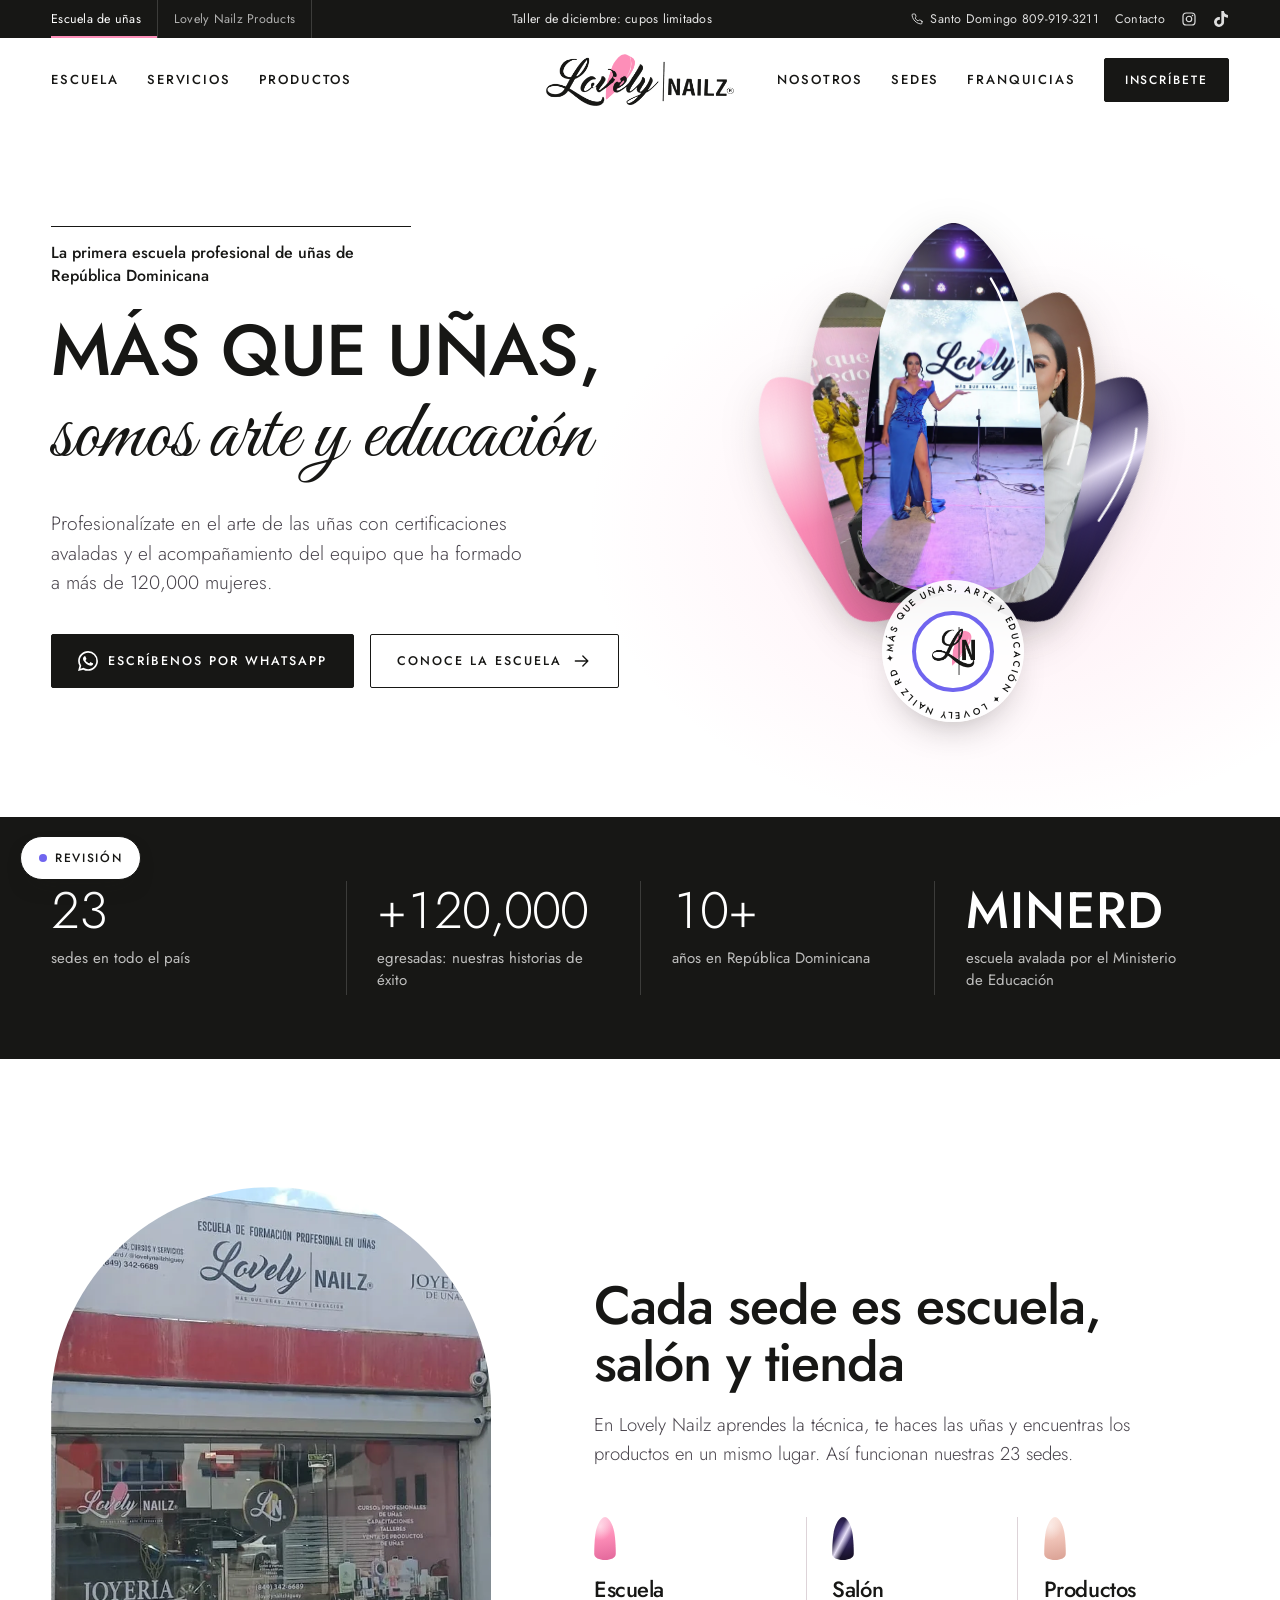
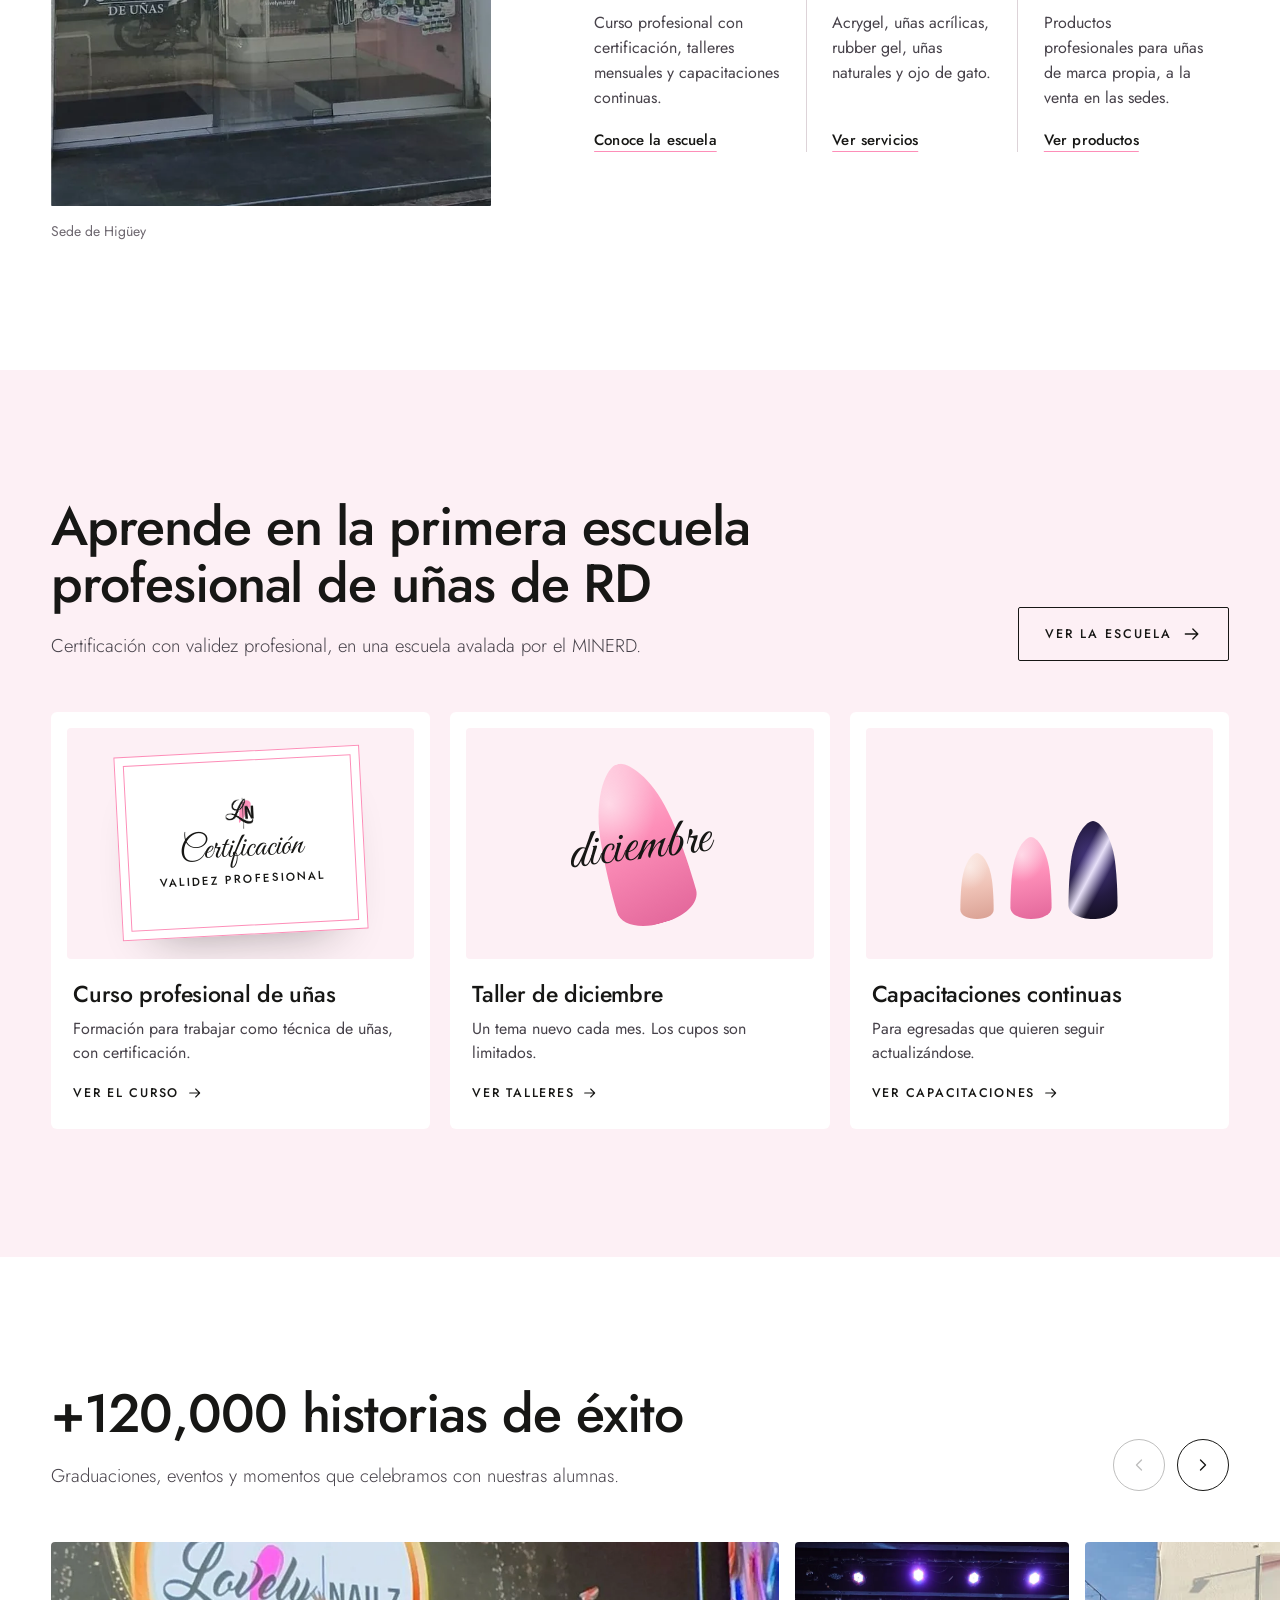
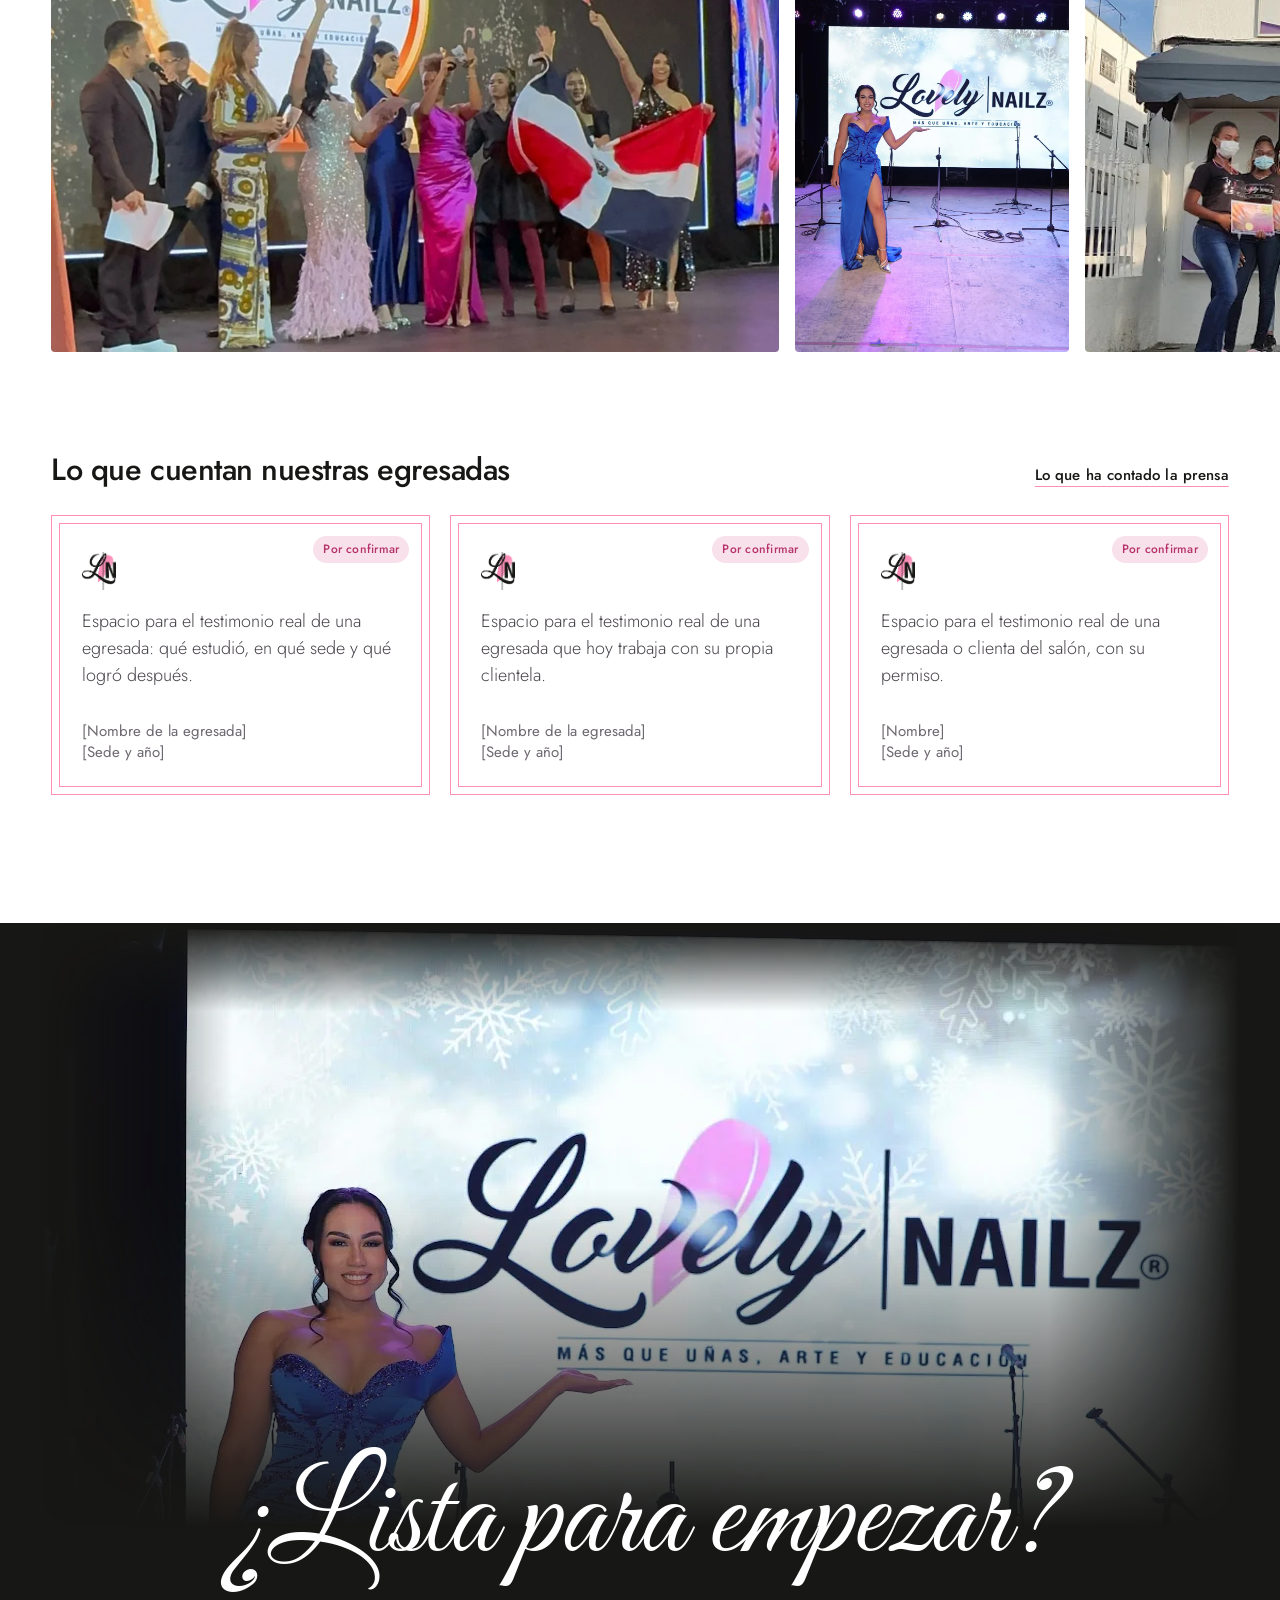
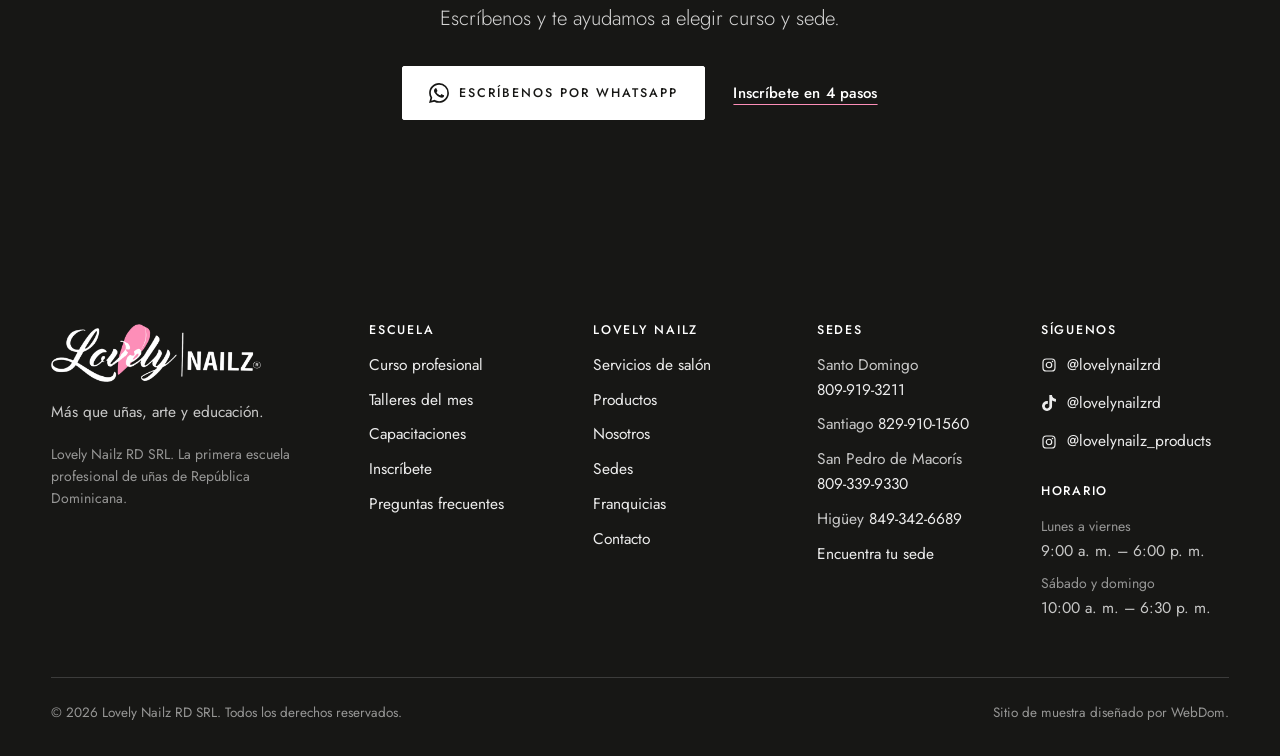
==== index.html @ 7dd45d48 "Initial commit: Lovely Nailz website" ====
<!doctype html>
<html lang="es-DO" class="no-js">
<head>
<meta charset="utf-8">
<meta name="viewport" content="width=device-width, initial-scale=1">
<title>Lovely Nailz RD | Escuela profesional de uñas en República Dominicana</title>
<meta name="description" content="La primera escuela profesional de uñas de República Dominicana. Curso profesional con certificación, talleres mensuales y capacitaciones, servicios de uñas y productos de marca propia en 23 sedes. Avalada por el MINERD.">
<meta name="theme-color" content="#171715">
<!-- PENDIENTE: cuando exista dominio, agregar <link rel="canonical"> y usar URL absoluta en og:image -->
<meta property="og:type" content="website">
<meta property="og:locale" content="es_DO">
<meta property="og:site_name" content="Lovely Nailz RD">
<meta property="og:title" content="Lovely Nailz RD | Más que uñas, somos arte y educación">
<meta property="og:description" content="La primera escuela profesional de uñas de República Dominicana. Curso profesional con certificación, talleres mensuales y capacitaciones, servicios de uñas y productos de marca propia en 23 sedes. Avalada por el MINERD.">
<meta property="og:image" content="images/og-lovely-nailz.jpg">
<meta name="twitter:card" content="summary_large_image">
<link rel="icon" type="image/png" sizes="32x32" href="images/favicon-32.png">
<link rel="apple-touch-icon" href="images/apple-touch-icon.png">
<link rel="preconnect" href="https://fonts.googleapis.com">
<link rel="preconnect" href="https://fonts.gstatic.com" crossorigin>
<link rel="stylesheet" href="https://fonts.googleapis.com/css2?family=Great+Vibes&family=Jost:wght@300..700&display=swap">
<link rel="stylesheet" href="styles.css">
<script>document.documentElement.classList.replace('no-js', 'js');</script>
<script type="application/ld+json">
{
  "@context": "https://schema.org",
  "@type": "EducationalOrganization",
  "name": "Lovely Nailz RD",
  "legalName": "Lovely Nailz RD SRL",
  "slogan": "Más que uñas, somos arte y educación",
  "description": "La primera escuela profesional de uñas de República Dominicana. Cursos, talleres, capacitaciones, productos de marca propia y servicios de uñas en 23 sedes.",
  "founder": {
    "@type": "Person",
    "name": "Vanessa Zambrano",
    "jobTitle": "Fundadora y CEO"
  },
  "telephone": "+1-809-919-3211",
  "areaServed": {
    "@type": "Country",
    "name": "República Dominicana"
  },
  "sameAs": [
    "https://www.instagram.com/lovelynailzrd",
    "https://www.tiktok.com/@lovelynailzrd",
    "https://www.instagram.com/lovelynailz_products"
  ],
  "location": [
    {
      "@type": "Place",
      "name": "Lovely Nailz Santo Domingo",
      "telephone": "+1-809-919-3211",
      "address": {
        "@type": "PostalAddress",
        "addressLocality": "Santo Domingo",
        "addressCountry": "DO"
      }
    },
    {
      "@type": "Place",
      "name": "Lovely Nailz Santiago",
      "telephone": "+1-829-910-1560",
      "address": {
        "@type": "PostalAddress",
        "streetAddress": "C/ Dr. Arturo Grullón 20",
        "addressLocality": "Santiago",
        "addressCountry": "DO"
      }
    },
    {
      "@type": "Place",
      "name": "Lovely Nailz San Pedro de Macorís",
      "telephone": "+1-809-339-9330",
      "address": {
        "@type": "PostalAddress",
        "streetAddress": "C/ Rafael Deligne 32",
        "addressLocality": "San Pedro de Macorís",
        "addressCountry": "DO"
      }
    },
    {
      "@type": "Place",
      "name": "Lovely Nailz Higüey",
      "telephone": "+1-849-342-6689",
      "address": {
        "@type": "PostalAddress",
        "addressLocality": "Higüey",
        "addressCountry": "DO"
      }
    }
  ]
}
</script>
</head>
<body class="pag-inicio">
<a class="saltar" href="#contenido">Saltar al contenido</a>

<!-- Íconos -->
<svg class="sprite" aria-hidden="true" focusable="false">
  <symbol id="i-wa" viewBox="0 0 24 24"><path fill="currentColor" d="M17.47 14.38c-.3-.15-1.76-.87-2.03-.97-.27-.1-.47-.15-.67.15-.2.3-.77.97-.94 1.16-.17.2-.35.22-.64.07-.3-.15-1.26-.46-2.39-1.47-.88-.79-1.48-1.76-1.65-2.06-.17-.3-.02-.46.13-.6.13-.14.3-.35.45-.52.15-.18.2-.3.3-.5.1-.2.05-.37-.03-.52-.07-.15-.67-1.61-.92-2.2-.24-.59-.49-.5-.67-.51h-.57c-.2 0-.52.07-.79.37-.27.3-1.04 1.02-1.04 2.48 0 1.46 1.07 2.88 1.21 3.07.15.2 2.1 3.2 5.08 4.49.71.3 1.26.49 1.7.62.71.23 1.36.2 1.87.12.57-.08 1.76-.72 2-1.41.25-.7.25-1.29.18-1.41-.08-.13-.28-.2-.57-.35m-5.42 7.4h-.01a9.87 9.87 0 0 1-5.03-1.38l-.36-.21-3.74.98 1-3.65-.24-.37a9.86 9.86 0 0 1-1.51-5.26c0-5.45 4.44-9.88 9.89-9.88 2.64 0 5.12 1.03 6.99 2.9a9.83 9.83 0 0 1 2.89 6.99c0 5.45-4.44 9.88-9.88 9.88m8.41-18.3A11.82 11.82 0 0 0 12.05 0C5.5 0 .16 5.34.16 11.89c0 2.1.55 4.14 1.59 5.95L.06 24l6.3-1.65a11.88 11.88 0 0 0 5.68 1.45h.01c6.55 0 11.89-5.34 11.89-11.89a11.82 11.82 0 0 0-3.48-8.41Z"/></symbol>
  <symbol id="i-ig" viewBox="0 0 24 24"><rect x="3" y="3" width="18" height="18" rx="5" fill="none" stroke="currentColor" stroke-width="1.8"/><circle cx="12" cy="12" r="4.1" fill="none" stroke="currentColor" stroke-width="1.8"/><circle cx="17.3" cy="6.7" r="1.15" fill="currentColor"/></symbol>
  <symbol id="i-tt" viewBox="0 0 24 24"><path fill="currentColor" d="M12.53.02c1.31-.02 2.61-.01 3.91-.02.08 1.53.63 3.09 1.75 4.17 1.12 1.11 2.7 1.62 4.24 1.79v4.03a10.6 10.6 0 0 1-4.2-.97 12.4 12.4 0 0 1-1.62-.93c-.01 2.92.01 5.84-.02 8.75a7.64 7.64 0 0 1-1.35 3.94 7.45 7.45 0 0 1-5.91 3.21 7.29 7.29 0 0 1-4.08-1.03 7.54 7.54 0 0 1-3.65-5.71c-.02-.5-.03-1-.01-1.49a7.53 7.53 0 0 1 2.58-4.96 7.6 7.6 0 0 1 6.15-1.72c.02 1.48-.04 2.96-.04 4.44a3.46 3.46 0 0 0-3.02.37 3.47 3.47 0 0 0-1.36 1.75c-.21.51-.15 1.07-.14 1.61.24 1.64 1.82 3.02 3.5 2.87a3.35 3.35 0 0 0 2.77-1.61c.19-.33.4-.67.41-1.06.1-1.79.06-3.57.07-5.36.01-4.03-.01-8.05.02-12.07Z"/></symbol>
  <symbol id="i-tel" viewBox="0 0 24 24"><path fill="none" stroke="currentColor" stroke-width="1.8" stroke-linecap="round" stroke-linejoin="round" d="M22 16.92v3a2 2 0 0 1-2.18 2 19.8 19.8 0 0 1-8.63-3.07 19.5 19.5 0 0 1-6-6A19.8 19.8 0 0 1 2.12 4.18 2 2 0 0 1 4.11 2h3a2 2 0 0 1 2 1.72c.13.96.36 1.9.7 2.81a2 2 0 0 1-.45 2.11L8.09 9.91a16 16 0 0 0 6 6l1.27-1.27a2 2 0 0 1 2.11-.45c.91.34 1.85.57 2.81.7A2 2 0 0 1 22 16.92Z"/></symbol>
  <symbol id="i-pin" viewBox="0 0 24 24"><path fill="none" stroke="currentColor" stroke-width="1.8" stroke-linecap="round" stroke-linejoin="round" d="M21 10c0 7-9 13-9 13S3 17 3 10a9 9 0 0 1 18 0Z"/><circle cx="12" cy="10" r="3" fill="none" stroke="currentColor" stroke-width="1.8"/></symbol>
  <symbol id="i-ext" viewBox="0 0 24 24"><path fill="none" stroke="currentColor" stroke-width="1.8" stroke-linecap="round" stroke-linejoin="round" d="M18 13v6a2 2 0 0 1-2 2H5a2 2 0 0 1-2-2V8a2 2 0 0 1 2-2h6M15 3h6v6M10 14 21 3"/></symbol>
  <symbol id="i-izq" viewBox="0 0 24 24"><path fill="none" stroke="currentColor" stroke-width="1.6" stroke-linecap="round" stroke-linejoin="round" d="M15 18l-6-6 6-6"/></symbol>
  <symbol id="i-der" viewBox="0 0 24 24"><path fill="none" stroke="currentColor" stroke-width="1.6" stroke-linecap="round" stroke-linejoin="round" d="M9 18l6-6-6-6"/></symbol>
  <symbol id="i-flecha" viewBox="0 0 24 24"><path fill="none" stroke="currentColor" stroke-width="1.6" stroke-linecap="round" stroke-linejoin="round" d="M4 12h15M13 6l6 6-6 6"/></symbol>
  <symbol id="i-cerrar" viewBox="0 0 24 24"><path fill="none" stroke="currentColor" stroke-width="1.6" stroke-linecap="round" d="M18 6 6 18M6 6l12 12"/></symbol>
  <symbol id="i-mas" viewBox="0 0 24 24"><path fill="none" stroke="currentColor" stroke-width="1.6" stroke-linecap="round" d="M12 5v14M5 12h14"/></symbol>
  <symbol id="i-check" viewBox="0 0 24 24"><path fill="none" stroke="currentColor" stroke-width="2" stroke-linecap="round" stroke-linejoin="round" d="M20 6 9 17l-5-5"/></symbol>
  <symbol id="i-copiar" viewBox="0 0 24 24"><rect x="9" y="9" width="12" height="12" rx="2" fill="none" stroke="currentColor" stroke-width="1.8"/><path fill="none" stroke="currentColor" stroke-width="1.8" d="M5 15H4a1 1 0 0 1-1-1V4a1 1 0 0 1 1-1h10a1 1 0 0 1 1 1v1"/></symbol>
  <symbol id="i-reloj" viewBox="0 0 24 24"><circle cx="12" cy="12" r="9" fill="none" stroke="currentColor" stroke-width="1.8"/><path fill="none" stroke="currentColor" stroke-width="1.8" stroke-linecap="round" stroke-linejoin="round" d="M12 7v5l3.2 2"/></symbol>
  <symbol id="i-buscar" viewBox="0 0 24 24"><circle cx="11" cy="11" r="7" fill="none" stroke="currentColor" stroke-width="1.8"/><path fill="none" stroke="currentColor" stroke-width="1.8" stroke-linecap="round" d="m20.5 20.5-4.2-4.2"/></symbol>
</svg>

<!-- Barra superior: marcas (como las pestañas de escuela y academia de la referencia) y contacto -->
<div class="barra-sup">
  <div class="wrap barra-sup-in">
    <nav class="barra-marcas" aria-label="Marcas Lovely Nailz">
      <a href="index.html" aria-current="page">Escuela de uñas</a>
      <a href="productos.html">Lovely Nailz Products</a>
    </nav>
    <p class="barra-aviso"><a href="escuela.html#talleres">Taller <span data-mes-titulo>del mes</span>: cupos limitados</a></p>
    <div class="barra-contacto">
      <a href="tel:+18099193211"><svg class="ico ico--xs" aria-hidden="true"><use href="#i-tel"/></svg>Santo Domingo 809-919-3211</a>
      <a href="franquicias.html#contacto">Contacto</a>
      <a href="https://www.instagram.com/lovelynailzrd" target="_blank" rel="noopener" aria-label="Instagram de Lovely Nailz"><svg class="ico ico--sm" aria-hidden="true"><use href="#i-ig"/></svg></a>
      <a href="https://www.tiktok.com/@lovelynailzrd" target="_blank" rel="noopener" aria-label="TikTok de Lovely Nailz"><svg class="ico ico--sm" aria-hidden="true"><use href="#i-tt"/></svg></a>
    </div>
  </div>
</div>

<header class="cabecera" id="cabecera">
  <div class="wrap cabecera-in">
    <button class="menu-btn" type="button" aria-expanded="false" aria-controls="menu-movil">
      <span class="menu-btn-lineas" aria-hidden="true"><span></span><span></span></span>
      <span class="sr">Abrir menú</span>
    </button>
    <nav class="nav nav--izq" aria-label="Principal">
      <a href="escuela.html">Escuela</a>
      <a href="servicios.html">Servicios</a>
      <a href="productos.html">Productos</a>
    </nav>
    <a class="logo" href="index.html" aria-current="page">
      <img src="images/logo/lovely-nailz-wordmark.png" width="720" height="200" alt="Lovely Nailz, inicio">
    </a>
    <div class="cabecera-der">
      <nav class="nav nav--der" aria-label="Más páginas">
        <a href="nosotros.html">Nosotros</a>
        <a href="sedes.html">Sedes</a>
        <a href="franquicias.html">Franquicias</a>
      </nav>
      <a class="btn btn--sm cabecera-cta" href="escuela.html#inscripcion"><span class="btn-txt">Inscríbete</span></a>
      <a class="cabecera-wa" data-wa="general" href="https://wa.me/18493426689" target="_blank" rel="noopener" aria-label="Escribir a Lovely Nailz por WhatsApp"><svg class="ico" aria-hidden="true"><use href="#i-wa"/></svg></a>
    </div>
  </div>
</header>

<!-- Menú de tablet y móvil (fuera de la cabecera para que se fije a la pantalla) -->
<div class="menu-movil" id="menu-movil" hidden>
  <div class="wrap menu-movil-in">
    <nav class="menu-movil-nav" aria-label="Menú">
      <a href="index.html" aria-current="page">Inicio</a>
      <a href="escuela.html">Escuela y cursos</a>
      <a href="servicios.html">Servicios de salón</a>
      <a href="productos.html">Productos</a>
      <a href="nosotros.html">Nosotros</a>
      <a href="sedes.html">Sedes</a>
      <a href="franquicias.html">Franquicias y contacto</a>
    </nav>
    <div class="menu-movil-acciones">
      <a class="btn" href="escuela.html#inscripcion"><span class="btn-txt">Inscríbete</span></a>
      <a class="btn btn--ghost" data-wa="general" href="https://wa.me/18493426689" target="_blank" rel="noopener"><svg class="ico" aria-hidden="true"><use href="#i-wa"/></svg><span class="btn-txt">Escríbenos por WhatsApp</span></a>
    </div>
    <p class="menu-movil-pie">Santo Domingo <a href="tel:+18099193211">809-919-3211</a> <span class="sep" aria-hidden="true"></span> <a href="https://www.instagram.com/lovelynailzrd" target="_blank" rel="noopener">@lovelynailzrd</a></p>
  </div>
</div>

<main id="contenido">

  <!-- ===== Inicio ===== -->
  <section class="hero" id="inicio" aria-labelledby="hero-titulo">
    <div class="wrap hero-grid">
      <div class="hero-texto">
        <p class="hero-kicker" data-entra style="--d:80ms">La primera escuela profesional de uñas de República Dominicana</p>
        <h1 class="hero-titulo" id="hero-titulo">
          <span class="linea"><span class="h1-a" style="--d:200ms">Más que uñas,</span></span>
          <span class="linea linea--script"><span class="h1-b" style="--d:360ms">somos arte y educación</span></span>
        </h1>
        <p class="hero-lead" data-entra style="--d:560ms">Profesionalízate en el arte de las uñas con certificaciones avaladas y el acompañamiento del equipo que ha formado a más de 120,000 mujeres.</p>
        <div class="hero-acciones" data-entra style="--d:700ms">
          <a class="btn" data-wa="general" href="https://wa.me/18493426689" target="_blank" rel="noopener"><svg class="ico" aria-hidden="true"><use href="#i-wa"/></svg><span class="btn-txt">Escríbenos por WhatsApp</span></a>
          <a class="btn btn--ghost" href="escuela.html"><span class="btn-txt">Conoce la escuela</span><svg class="ico ico--flecha" aria-hidden="true"><use href="#i-flecha"/></svg></a>
        </div>
      </div>

      <div class="hero-visual">
        <!-- Muestrario: abanico de uñas sujeto por el sello LN -->
        <div class="muestrario" id="muestrario">
          <div class="tip tip--laca" style="--i:0; --rot:-34deg; --w:150px; --h:300px; --z:1" aria-hidden="true"><div class="tip-in"></div></div>
          <figure class="tip" style="--i:1; --rot:-17deg; --w:176px; --h:352px; --z:2">
            <div class="tip-in"><img src="images/fotos/vanessa-zambrano-conferencia.webp" width="768" height="1024" alt="Conferencia en tarima frente a una pantalla rosada" style="object-position:26% 30%"></div>
          </figure>
          <figure class="tip tip--centro" style="--i:2; --rot:0deg; --w:208px; --h:412px; --z:3">
            <div class="tip-in"><img src="images/fotos/gala-lovely-nailz-vertical.webp" width="1000" height="1499" alt="Mujer con vestido azul junto al logo de Lovely Nailz en un evento" fetchpriority="high" style="object-position:18% 50%"></div>
          </figure>
          <figure class="tip" style="--i:3; --rot:17deg; --w:176px; --h:352px; --z:2">
            <div class="tip-in"><img src="images/fotos/vanessa-zambrano-retrato.webp" width="696" height="1237" alt="Retrato de mujer con traje blanco" style="object-position:50% 16%"></div>
          </figure>
          <div class="tip tip--ojo" data-ojo style="--i:4; --rot:34deg; --w:150px; --h:300px; --z:1" aria-hidden="true"><div class="tip-in"></div></div>
          <div class="sello" aria-hidden="true">
            <svg class="sello-anillo" viewBox="0 0 200 200">
              <defs><path id="sello-curva" d="M100 100m-80 0a80 80 0 1 1 160 0a80 80 0 1 1-160 0"/></defs>
              <text><textPath href="#sello-curva" textLength="500" lengthAdjust="spacing">MÁS QUE UÑAS, ARTE Y EDUCACIÓN ✦ LOVELY NAILZ RD ✦</textPath></text>
            </svg>
            <span class="sello-centro"><img src="images/logo/ln-monograma.png" width="300" height="338" alt=""></span>
          </div>
        </div>
      </div>
    </div>
  </section>

  <!-- ===== Cifras ===== -->
  <section class="cifras" aria-label="Lovely Nailz en cifras">
    <ul class="wrap cifras-lista">
      <li><span class="cifra" data-contar="23">23</span><span class="cifra-txt">sedes en todo el país</span></li>
      <li><span class="cifra" data-contar="120000" data-prefijo="+">+120,000</span><span class="cifra-txt">egresadas: nuestras historias de éxito</span></li>
      <li><span class="cifra" data-contar="10" data-sufijo="+">10+</span><span class="cifra-txt">años en República Dominicana</span></li>
      <li><span class="cifra cifra--palabra">MINERD</span><span class="cifra-txt">escuela avalada por el Ministerio de Educación</span></li>
    </ul>
  </section>

  <!-- ===== Los 3 pilares: escuela, salón y productos ===== -->
  <section class="sec bienvenida" id="pilares" aria-labelledby="pilares-titulo">
    <div class="wrap bienvenida-grid">
      <figure class="marco marco--arco bienvenida-foto" data-pintar>
        <div class="marco-in"><img src="images/fotos/sede-higuey-fachada.webp" width="640" height="970" loading="lazy" alt="Fachada de la sede de Lovely Nailz en Higüey: escuela de formación profesional en uñas, productos y joyería de uñas"></div>
        <figcaption>Sede de Higüey</figcaption>
      </figure>
      <div class="bienvenida-texto">
        <h2 class="h2" id="pilares-titulo">Cada sede es escuela, salón y tienda</h2>
        <p class="sec-intro">En Lovely Nailz aprendes la técnica, te haces las uñas y encuentras los productos en un mismo lugar. Así funcionan nuestras 23 sedes.</p>
        <ul class="tres">
          <li>
            <span class="mini-una mini-una--laca" aria-hidden="true"></span>
            <h3>Escuela</h3>
            <p>Curso profesional con certificación, talleres mensuales y capacitaciones continuas.</p>
            <a class="enlace" href="escuela.html">Conoce la escuela</a>
          </li>
          <li>
            <span class="mini-una mini-una--ojo" data-ojo aria-hidden="true"></span>
            <h3>Salón</h3>
            <p>Acrygel, uñas acrílicas, rubber gel, uñas naturales y ojo de gato.</p>
            <a class="enlace" href="servicios.html">Ver servicios</a>
          </li>
          <li>
            <span class="mini-una mini-una--nude" aria-hidden="true"></span>
            <h3>Productos</h3>
            <p>Productos profesionales para uñas de marca propia, a la venta en las sedes.</p>
            <a class="enlace" href="productos.html">Ver productos</a>
          </li>
        </ul>
      </div>
    </div>
  </section>

  <!-- ===== La escuela en resumen ===== -->
  <section class="sec sec--rosa formacion" aria-labelledby="formacion-titulo">
    <div class="wrap">
      <div class="sec-cab sec-cab--fila">
        <div>
          <h2 class="h2" id="formacion-titulo">Aprende en la primera escuela profesional de uñas de RD</h2>
          <p class="sec-intro">Certificación con validez profesional, en una escuela avalada por el MINERD.</p>
        </div>
        <a class="btn btn--ghost" href="escuela.html"><span class="btn-txt">Ver la escuela</span><svg class="ico ico--flecha" aria-hidden="true"><use href="#i-flecha"/></svg></a>
      </div>
      <ul class="formacion-lista">
        <li>
          <a class="formacion-item" href="escuela.html#curso">
            <span class="formacion-visual formacion-visual--cert" aria-hidden="true">
              <span class="cert cert--mini"><img class="cert-sello" src="images/logo/ln-monograma.png" width="300" height="338" alt=""><span class="cert-script">Certificación</span><span class="cert-sub">Validez profesional</span></span>
            </span>
            <span class="formacion-nombre">Curso profesional de uñas</span>
            <span class="formacion-txt">Formación para trabajar como técnica de uñas, con certificación.</span>
            <span class="formacion-ir">Ver el curso<svg class="ico ico--sm" aria-hidden="true"><use href="#i-flecha"/></svg></span>
          </a>
        </li>
        <li>
          <a class="formacion-item" href="escuela.html#talleres">
            <span class="formacion-visual formacion-visual--mes" aria-hidden="true"><span class="mes-una"></span><span class="mes-nombre" data-mes>del mes</span></span>
            <span class="formacion-nombre">Taller <span data-mes-titulo>del mes</span></span>
            <span class="formacion-txt">Un tema nuevo cada mes. Los cupos son limitados.</span>
            <span class="formacion-ir">Ver talleres<svg class="ico ico--sm" aria-hidden="true"><use href="#i-flecha"/></svg></span>
          </a>
        </li>
        <li>
          <a class="formacion-item" href="escuela.html#capacitaciones">
            <span class="formacion-visual formacion-visual--trio" aria-hidden="true"><span class="mini-una mini-una--nude"></span><span class="mini-una mini-una--laca"></span><span class="mini-una mini-una--ojo"></span></span>
            <span class="formacion-nombre">Capacitaciones continuas</span>
            <span class="formacion-txt">Para egresadas que quieren seguir actualizándose.</span>
            <span class="formacion-ir">Ver capacitaciones<svg class="ico ico--sm" aria-hidden="true"><use href="#i-flecha"/></svg></span>
          </a>
        </li>
      </ul>
    </div>
  </section>

  <!-- ===== Historias de éxito y testimonios ===== -->
  <section class="sec historias" id="historias" aria-labelledby="historias-titulo">
    <div class="wrap historias-cab">
      <div>
        <h2 class="h2" id="historias-titulo">+120,000 historias de éxito</h2>
        <p class="sec-intro">Graduaciones, eventos y momentos que celebramos con nuestras alumnas.</p>
      </div>
      <div class="carrusel-ctrl">
        <button class="circ" type="button" data-carrusel="prev" aria-label="Fotos anteriores" aria-controls="momentos"><svg class="ico" aria-hidden="true"><use href="#i-izq"/></svg></button>
        <button class="circ" type="button" data-carrusel="next" aria-label="Fotos siguientes" aria-controls="momentos"><svg class="ico" aria-hidden="true"><use href="#i-der"/></svg></button>
      </div>
    </div>

    <div class="carrusel" id="momentos" role="region" aria-label="Momentos Lovely Nailz" tabindex="0" data-galeria>
      <ul class="carrusel-pista">
        <li class="momento" style="--ar:1280/720">
          <button class="momento-btn" type="button" data-foto><img src="images/fotos/equipo-tarima-bandera.webp" width="1280" height="720" loading="lazy" alt="Equipo de Lovely Nailz celebrando en tarima con la bandera dominicana"><span class="momento-txt">Celebración en tarima, con la bandera dominicana</span></button>
        </li>
        <li class="momento" style="--ar:1000/1499">
          <button class="momento-btn" type="button" data-foto><img src="images/fotos/gala-lovely-nailz-vertical.webp" width="1000" height="1499" loading="lazy" alt="Mujer con vestido azul junto al logo de Lovely Nailz en un evento"><span class="momento-txt">Evento Lovely Nailz</span></button>
        </li>
        <li class="momento" style="--ar:512/384">
          <button class="momento-btn" type="button" data-foto><img src="images/fotos/egresadas-certificados.webp" width="512" height="384" loading="lazy" alt="Egresadas con sus certificados frente a una sede de Lovely Nailz"><span class="momento-txt">Egresadas con sus certificados</span></button>
        </li>
        <li class="momento" style="--ar:768/1024">
          <button class="momento-btn" type="button" data-foto><img src="images/fotos/vanessa-zambrano-conferencia.webp" width="768" height="1024" loading="lazy" alt="Conferencia en tarima frente a una pantalla rosada"><span class="momento-txt">Conferencia en tarima</span></button>
        </li>
        <li class="momento" style="--ar:1200/630">
          <button class="momento-btn" type="button" data-foto><img src="images/fotos/gala-lovely-nailz.webp" width="1200" height="630" loading="lazy" alt="Presentación del logo de Lovely Nailz en la pantalla de un evento"><span class="momento-txt">Más que uñas, arte y educación</span></button>
        </li>
        <li class="momento" style="--ar:640/970">
          <button class="momento-btn" type="button" data-foto><img src="images/fotos/sede-higuey-fachada.webp" width="640" height="970" loading="lazy" alt="Fachada de la sede de Lovely Nailz en Higüey"><span class="momento-txt">Sede de Higüey</span></button>
        </li>
      </ul>
    </div>

    <div class="wrap">
      <div class="testimonios">
        <div class="testimonios-cab">
          <h3 class="h3">Lo que cuentan nuestras egresadas</h3>
          <a class="enlace" href="nosotros.html#prensa">Lo que ha contado la prensa</a>
        </div>
        <ul class="testimonios-lista">
          <li class="certificado" data-pendiente="Testimonio real de egresada (1 de 3)">
            <img class="certificado-sello" src="images/logo/ln-monograma.png" width="300" height="338" alt="">
            <p class="certificado-txt">Espacio para el testimonio real de una egresada: qué estudió, en qué sede y qué logró después.</p>
            <p class="certificado-firma">[Nombre de la egresada]<br>[Sede y año]</p>
            <span class="etiqueta-pendiente">Por confirmar</span>
          </li>
          <li class="certificado" data-pendiente="Testimonio real de egresada (2 de 3)">
            <img class="certificado-sello" src="images/logo/ln-monograma.png" width="300" height="338" alt="">
            <p class="certificado-txt">Espacio para el testimonio real de una egresada que hoy trabaja con su propia clientela.</p>
            <p class="certificado-firma">[Nombre de la egresada]<br>[Sede y año]</p>
            <span class="etiqueta-pendiente">Por confirmar</span>
          </li>
          <li class="certificado" data-pendiente="Testimonio real de egresada (3 de 3)">
            <img class="certificado-sello" src="images/logo/ln-monograma.png" width="300" height="338" alt="">
            <p class="certificado-txt">Espacio para el testimonio real de una egresada o clienta del salón, con su permiso.</p>
            <p class="certificado-firma">[Nombre]<br>[Sede y año]</p>
            <span class="etiqueta-pendiente">Por confirmar</span>
          </li>
        </ul>
      </div>
    </div>
  </section>

  <!-- ===== Cierre ===== -->
  <section class="cierre" aria-labelledby="cierre-titulo">
    <div class="cierre-foto">
      <img src="images/fotos/gala-lovely-nailz.webp" width="1200" height="630" loading="lazy" alt="Mujer presentando el logo de Lovely Nailz en la pantalla de un evento">
    </div>
    <div class="wrap cierre-in">
      <h2 class="cierre-titulo" id="cierre-titulo">¿Lista para empezar?</h2>
      <p class="cierre-txt">Escríbenos y te ayudamos a elegir curso y sede.</p>
      <div class="acciones">
        <a class="btn btn--claro" data-wa="general" href="https://wa.me/18493426689" target="_blank" rel="noopener"><svg class="ico" aria-hidden="true"><use href="#i-wa"/></svg><span class="btn-txt">Escríbenos por WhatsApp</span></a>
        <a class="enlace enlace--claro" href="escuela.html#inscripcion">Inscríbete en 4 pasos</a>
      </div>
    </div>
  </section>
</main>

<footer class="pie">
  <div class="wrap pie-grid">
    <div class="pie-marca">
      <img src="images/logo/lovely-nailz-wordmark-claro.png" width="720" height="200" loading="lazy" alt="Lovely Nailz">
      <p>Más que uñas, arte y educación.</p>
      <p class="pie-legal">Lovely Nailz RD SRL. La primera escuela profesional de uñas de República Dominicana.</p>
    </div>
    <nav class="pie-col" aria-label="Escuela">
      <h2 class="pie-h">Escuela</h2>
      <ul>
        <li><a href="escuela.html#curso">Curso profesional</a></li>
        <li><a href="escuela.html#talleres">Talleres del mes</a></li>
        <li><a href="escuela.html#capacitaciones">Capacitaciones</a></li>
        <li><a href="escuela.html#inscripcion">Inscríbete</a></li>
        <li><a href="escuela.html#preguntas">Preguntas frecuentes</a></li>
      </ul>
    </nav>
    <nav class="pie-col" aria-label="Lovely Nailz">
      <h2 class="pie-h">Lovely Nailz</h2>
      <ul>
        <li><a href="servicios.html">Servicios de salón</a></li>
        <li><a href="productos.html">Productos</a></li>
        <li><a href="nosotros.html">Nosotros</a></li>
        <li><a href="sedes.html">Sedes</a></li>
        <li><a href="franquicias.html">Franquicias</a></li>
        <li><a href="franquicias.html#contacto">Contacto</a></li>
      </ul>
    </nav>
    <div class="pie-col pie-col--sedes">
      <h2 class="pie-h">Sedes</h2>
      <ul>
        <li>Santo Domingo <a class="pie-tel" href="tel:+18099193211">809-919-3211</a></li>
        <li>Santiago <a class="pie-tel" href="tel:+18299101560">829-910-1560</a></li>
        <li>San Pedro de Macorís <a class="pie-tel" href="tel:+18093399330">809-339-9330</a></li>
        <li>Higüey <a class="pie-tel" data-wa="higuey" href="https://wa.me/18493426689" target="_blank" rel="noopener">849-342-6689</a></li>
        <li><a href="sedes.html#encuentra">Encuentra tu sede</a></li>
      </ul>
    </div>
    <div class="pie-col pie-col--redes">
      <h2 class="pie-h">Síguenos</h2>
      <ul class="pie-redes">
        <li><a href="https://www.instagram.com/lovelynailzrd" target="_blank" rel="noopener"><svg class="ico ico--sm" aria-hidden="true"><use href="#i-ig"/></svg>@lovelynailzrd</a></li>
        <li><a href="https://www.tiktok.com/@lovelynailzrd" target="_blank" rel="noopener"><svg class="ico ico--sm" aria-hidden="true"><use href="#i-tt"/></svg>@lovelynailzrd</a></li>
        <li><a href="https://www.instagram.com/lovelynailz_products" target="_blank" rel="noopener"><svg class="ico ico--sm" aria-hidden="true"><use href="#i-ig"/></svg>@lovelynailz_products</a></li>
      </ul>
      <h2 class="pie-h pie-h--2">Horario</h2>
      <p class="pie-horario"><span>Lunes a viernes</span> <span>9:00 a.&nbsp;m. – 6:00&nbsp;p.&nbsp;m.</span><span>Sábado y domingo</span> <span>10:00 a.&nbsp;m. – 6:30&nbsp;p.&nbsp;m.</span></p>
    </div>
  </div>
  <div class="wrap pie-base">
    <p>© <span data-anio>2026</span> Lovely Nailz RD SRL. Todos los derechos reservados.</p>
    <p>Sitio de muestra diseñado por WebDom.</p>
  </div>
</footer>

<a class="wa-flotante" data-wa="general" href="https://wa.me/18493426689" target="_blank" rel="noopener" aria-label="Escribir a Lovely Nailz por WhatsApp">
  <svg class="ico" aria-hidden="true"><use href="#i-wa"/></svg><span class="wa-flotante-txt">WhatsApp</span>
</a>

<dialog class="lightbox" id="lightbox" aria-labelledby="lightbox-txt">
  <div class="lightbox-in">
    <button class="circ circ--claro lightbox-cerrar" type="button" data-lb="cerrar" aria-label="Cerrar foto"><svg class="ico" aria-hidden="true"><use href="#i-cerrar"/></svg></button>
    <figure class="lightbox-fig">
      <img id="lightbox-img" src="images/fotos/equipo-tarima-bandera.webp" alt="">
      <figcaption id="lightbox-txt"></figcaption>
    </figure>
    <button class="circ circ--claro lightbox-prev" type="button" data-lb="prev" aria-label="Foto anterior"><svg class="ico" aria-hidden="true"><use href="#i-izq"/></svg></button>
    <button class="circ circ--claro lightbox-next" type="button" data-lb="next" aria-label="Foto siguiente"><svg class="ico" aria-hidden="true"><use href="#i-der"/></svg></button>
    <p class="lightbox-cont" aria-live="polite"></p>
  </div>
</dialog>

<script src="script.js" defer></script>
<!-- Herramientas de revisión (solo para presentar la propuesta). ELIMINAR estas dos líneas y los archivos revision.* antes de publicar. -->
<link rel="stylesheet" href="revision.css">
<script src="revision.js" defer></script>
</body>
</html>
---- styles.css ----
/* =========================================================
   Lovely Nailz RD — sitio de muestra multipágina (WebDom)
   Identidad: negro del logo, blanco, rosa de la uña y violeta del sello.
   Elemento propio: la uña rosa del logo (muestrario, marcos, fichas,
   progreso, viñetas y carga de los botones).
   Páginas: index, escuela, servicios, productos, nosotros, sedes, franquicias.
   ========================================================= */

@property --band {
  syntax: '<percentage>';
  inherits: true;
  initial-value: 50%;
}

:root {
  /* Color (medidos en el logo: negro #171715, rosa #FD8EB8, violeta #7065EF) */
  --ink: #171715;
  --ink-2: #47424a;
  --ink-3: #6e6870;
  --paper: #ffffff;
  --rosa: #fd8eb8;
  --rosa-ink: #b5326b;          /* rosa para texto pequeño sobre blanco (contraste 5,8:1) */
  --rosa-claro: #fdf0f5;
  --rosa-claro-2: #f9e1eb;
  --violeta: #7065ef;           /* anillo del sello: foco y detalles */
  --linea: #ece5e8;
  --linea-2: #ddd3d8;
  --linea-oscura: rgba(255, 255, 255, .16);
  --error: #b3261e;

  /* Tipografía */
  --f-sans: "Jost", "Futura", "Century Gothic", "Avenir Next", system-ui, sans-serif;
  --f-script: "Great Vibes", "Snell Roundhand", "Apple Chancery", cursive;

  /* Medidas */
  --max: 1280px;
  --gutter: clamp(20px, 4vw, 56px);
  --sec-pad: clamp(80px, 10vw, 144px);
  --header-h: 84px;
  --header-compacta: 68px;
  --subnav-h: 52px;
  --radio: 4px;

  /* Movimiento */
  --ease: cubic-bezier(.22, .8, .26, 1);
  --ease-out: cubic-bezier(.16, 1, .3, 1);

  /* La uña (almendra) y su brillo, como en el logo */
  --una: url("data:image/svg+xml,%3Csvg xmlns='http://www.w3.org/2000/svg' viewBox='0 0 100 200' preserveAspectRatio='none'%3E%3Cpath d='M50 0C63 0 87 28 94 82C98 114 99 150 99 172C99 189 77 200 50 200C23 200 1 189 1 172C1 150 2 114 6 82C13 28 37 0 50 0Z'/%3E%3C/svg%3E");
  --brillo: url("data:image/svg+xml,%3Csvg xmlns='http://www.w3.org/2000/svg' viewBox='0 0 100 200' preserveAspectRatio='none'%3E%3Cpath d='M70 30C80 46 85 70 85 102' fill='none' stroke='white' stroke-width='2.4' stroke-linecap='round' vector-effect='non-scaling-stroke'/%3E%3C/svg%3E");

  /* Acabados del muestrario */
  --acabado-laca: radial-gradient(90% 55% at 28% 22%, rgba(255, 255, 255, .55), rgba(255, 255, 255, 0) 60%), linear-gradient(168deg, #ffc6db 0%, #fd8eb8 46%, #e2669a 100%);
  --acabado-acrygel: radial-gradient(90% 55% at 28% 22%, rgba(255, 255, 255, .5), rgba(255, 255, 255, 0) 60%), linear-gradient(168deg, #fbe4dc 0%, #efc2b6 52%, #d9a093 100%);
  --acabado-acrilicas: var(--acabado-laca);
  --acabado-rubber: radial-gradient(90% 55% at 28% 22%, rgba(255, 255, 255, .65), rgba(255, 255, 255, 0) 60%), linear-gradient(168deg, #fff3f7 0%, #f8d5e2 55%, #eab3c7 100%);
  --acabado-naturales: radial-gradient(90% 55% at 28% 34%, rgba(255, 255, 255, .35), rgba(255, 255, 255, 0) 60%), linear-gradient(180deg, #fffaf5 0 20%, #f6e6dc 23%, #f0c9be 60%, #e7b3a8 100%);
  --acabado-nude: var(--acabado-acrygel);
}

/* ---------- Base ---------- */
*, *::before, *::after { box-sizing: border-box; }
[hidden] { display: none !important; }
html { -webkit-text-size-adjust: 100%; scroll-behavior: smooth; scroll-padding-top: calc(var(--header-h) + 12px); }
html.con-subnav { scroll-padding-top: calc(var(--header-h) + var(--subnav-h) + 16px); }
body {
  margin: 0;
  font-family: var(--f-sans);
  font-size: 17px;
  line-height: 1.6;
  color: var(--ink);
  background: var(--paper);
  -webkit-font-smoothing: antialiased;
  text-rendering: optimizeLegibility;
}
body.menu-abierto { overflow: hidden; }
body.menu-abierto .cabecera { background: #fff; }
body.menu-abierto .wa-flotante { opacity: 0; pointer-events: none; }
img { display: block; max-width: 100%; height: auto; }
a { color: inherit; }
button, input, select, textarea { font: inherit; color: inherit; }
h1, h2, h3 { margin: 0; font-weight: 500; line-height: 1.06; letter-spacing: -.02em; text-wrap: balance; }
p, figure { margin: 0; }
ul, ol { margin: 0; }
:focus-visible { outline: 2px solid var(--violeta); outline-offset: 3px; border-radius: 2px; }
::selection { background: var(--rosa); color: var(--ink); }

.wrap { width: min(100% - 2 * var(--gutter), var(--max)); margin-inline: auto; }
.sprite { position: absolute; width: 0; height: 0; overflow: hidden; }
.sr { position: absolute; width: 1px; height: 1px; overflow: hidden; clip: rect(0 0 0 0); clip-path: inset(50%); white-space: nowrap; }
.ico { width: 20px; height: 20px; flex: none; }
.ico--sm { width: 16px; height: 16px; }
.ico--xs { width: 12px; height: 12px; }

.saltar {
  position: absolute; left: 16px; top: -100px; z-index: 200;
  padding: 12px 18px; background: var(--ink); color: #fff; text-decoration: none; font-weight: 500;
}
.saltar:focus { top: 12px; }

/* ---------- Tipos de texto ---------- */
.h2 { font-size: clamp(32px, 4.2vw, 60px); }
.h3 { font-size: clamp(24px, 2.4vw, 34px); letter-spacing: -.015em; }
.sec { padding-block: var(--sec-pad); }
.sec--rosa { background: var(--rosa-claro); }
.sec--negro { background: var(--ink); color: #fff; }
.sec--borde { border-top: 1px solid var(--linea); }
.sec-cab { max-width: 820px; margin-bottom: clamp(32px, 4vw, 56px); }
.sec-cab--fila { display: flex; flex-wrap: wrap; align-items: flex-end; justify-content: space-between; gap: 24px 48px; max-width: none; }
.sec-cab--fila > div { max-width: 760px; }
.sec-intro { margin-top: 20px; font-size: clamp(18px, 1.45vw, 20px); font-weight: 300; line-height: 1.55; color: var(--ink-2); max-width: 54ch; }
.sec--negro .sec-intro { color: rgba(255, 255, 255, .8); }
.eyebrow { margin-bottom: 16px; font-size: 12.5px; font-weight: 500; letter-spacing: .16em; text-transform: uppercase; color: var(--rosa-ink); }
.nota { margin-top: 16px; font-size: 14.5px; color: var(--ink-3); max-width: 52ch; }
.nota--pendiente {
  display: inline-block; padding: 6px 12px;
  border: 1px dashed rgba(181, 50, 107, .5); border-radius: 6px;
  color: var(--rosa-ink); font-size: 14px;
}
.acciones { display: flex; flex-wrap: wrap; align-items: center; gap: 14px 28px; margin-top: 32px; }

/* ---------- Enlaces ---------- */
.enlace {
  display: inline-flex; align-items: center; gap: 8px;
  font-size: 15px; font-weight: 500; letter-spacing: .01em;
  color: var(--ink);
  text-decoration: underline; text-decoration-thickness: 1px;
  text-decoration-color: var(--rosa); text-underline-offset: 6px;
  transition: color .25s, text-decoration-color .25s, text-underline-offset .25s;
}
.enlace:hover { color: var(--rosa-ink); text-decoration-color: currentColor; text-underline-offset: 4px; }
.enlace--claro { color: #fff; }
.enlace--claro:hover { color: var(--rosa); }
.enlace--btn { appearance: none; background: none; border: 0; padding: 0; cursor: pointer; }

/* ---------- Botones: normal, hover, active, focus, carga, éxito y deshabilitado ---------- */
.btn {
  --btn-bg: var(--ink); --btn-fg: #fff; --btn-borde: var(--ink); --btn-pintura: var(--rosa); --btn-fg-hover: var(--ink);
  position: relative; isolation: isolate; overflow: hidden;
  display: inline-flex; align-items: center; justify-content: center; gap: 10px;
  min-height: 54px; padding: 0 26px;
  font: 500 12.5px/1.2 var(--f-sans); letter-spacing: .16em; text-transform: uppercase; text-decoration: none; text-align: center;
  color: var(--btn-fg); background: var(--btn-bg);
  border: 1.5px solid var(--btn-borde); border-radius: 2px;
  cursor: pointer;
  transition: transform .25s var(--ease), box-shadow .35s var(--ease), color .35s var(--ease), border-color .35s var(--ease);
}
/* La pintura: el rosa entra como una pincelada al pasar el cursor */
.btn::before {
  content: ""; position: absolute; inset: -1px; z-index: -1;
  background: var(--btn-pintura);
  transform: scaleX(0); transform-origin: left center;
  transition: transform .55s var(--ease-out);
}
.btn .ico { transition: transform .35s var(--ease); }
.btn:hover, .btn.is-hover { color: var(--btn-fg-hover); border-color: var(--btn-pintura); transform: translateY(-2px); box-shadow: 0 14px 26px -16px rgba(23, 23, 21, .55); }
.btn:hover::before, .btn.is-hover::before { transform: scaleX(1); }
.btn:hover .ico, .btn.is-hover .ico { transform: rotate(-8deg) scale(1.06); }
.btn:hover .ico--flecha { transform: translateX(4px); }
.btn:active, .btn.is-active { transform: translateY(0) scale(.97); box-shadow: none; }
.btn:focus-visible, .btn.is-focus { outline: 2px solid var(--violeta); outline-offset: 3px; }
.btn.is-loading { pointer-events: none; }
.btn.is-loading .btn-txt, .btn.is-loading .ico { opacity: 0; }
.btn.is-loading::after {
  content: ""; position: absolute; left: 50%; top: 50%;
  width: 13px; height: 26px; margin: -13px 0 0 -6.5px;
  -webkit-mask: var(--una) center / 100% 100% no-repeat; mask: var(--una) center / 100% 100% no-repeat;
  background: linear-gradient(to top, var(--rosa) 50%, rgba(255, 255, 255, .28) 50%) 0 0 / 100% 200%;
  animation: pintar-una 1s var(--ease) infinite;
}
.btn.is-success { color: var(--ink); border-color: var(--rosa); }
.btn.is-success::before { transform: scaleX(1); }
.btn:disabled, .btn[aria-disabled="true"], .btn.is-disabled {
  color: #8d8589; background: #ece7e9; border-color: #ece7e9;
  cursor: not-allowed; transform: none; box-shadow: none;
}
.btn:disabled::before, .btn[aria-disabled="true"]::before, .btn.is-disabled::before { display: none; }
.btn:disabled .ico, .btn[aria-disabled="true"] .ico, .btn.is-disabled .ico { transform: none; }
@keyframes pintar-una { from { background-position: 0 0; } to { background-position: 0 100%; } }

.btn--ghost { --btn-bg: transparent; --btn-fg: var(--ink); --btn-borde: var(--ink); }
.btn--claro { --btn-bg: #fff; --btn-fg: var(--ink); --btn-borde: #fff; }
.btn--linea-clara { --btn-bg: transparent; --btn-fg: #fff; --btn-borde: rgba(255, 255, 255, .7); }
.btn--sm { min-height: 44px; padding: 0 20px; font-size: 12px; }

.circ {
  width: 52px; height: 52px; flex: none;
  display: grid; place-items: center;
  border: 1px solid var(--ink); border-radius: 50%; background: transparent; color: var(--ink);
  cursor: pointer; transition: background .3s, color .3s, transform .25s var(--ease), opacity .3s;
}
.circ:hover { background: var(--ink); color: #fff; }
.circ:active { transform: scale(.93); }
.circ:disabled { opacity: .28; cursor: default; background: transparent; color: var(--ink); }
.circ--claro { border-color: rgba(255, 255, 255, .45); color: #fff; }
.circ--claro:hover { background: #fff; color: var(--ink); }

/* ---------- Marcos de foto ---------- */
.marco { position: relative; }
.marco-in { position: relative; overflow: hidden; background: var(--rosa-claro-2); }
.marco img { width: 100%; height: 100%; object-fit: cover; }
.marco figcaption { margin-top: 14px; font-size: 14px; color: var(--ink-3); }
.marco--una .marco-in {
  aspect-ratio: var(--ar, 1 / 1.6);
  -webkit-mask: var(--una) center / 100% 100% no-repeat; mask: var(--una) center / 100% 100% no-repeat;
}
.marco--una .marco-in::after {
  content: ""; position: absolute; inset: 0; z-index: 2; pointer-events: none;
  background: var(--brillo) center / 100% 100% no-repeat, radial-gradient(70% 34% at 30% 14%, rgba(255, 255, 255, .26), rgba(255, 255, 255, 0) 70%);
}
.marco--arco .marco-in { aspect-ratio: 640 / 900; border-radius: 999px 999px var(--radio) var(--radio); }
.marco--rect .marco-in { aspect-ratio: 4 / 3; border-radius: var(--radio); }
/* Uña lacada que asoma detrás de un marco */
.con-laca::before {
  content: ""; position: absolute; z-index: 0; top: -6%; left: 36%; width: 90%; aspect-ratio: 1 / 1.6;
  -webkit-mask: var(--una) center / 100% 100% no-repeat; mask: var(--una) center / 100% 100% no-repeat;
  background: var(--acabado-laca); transform: rotate(16deg); opacity: .95;
}
.con-laca .marco-in, .con-laca figcaption { position: relative; z-index: 1; }

/* Revelado: la foto se "pinta" de la cutícula a la punta al entrar en pantalla */
html.js [data-pintar] .marco-in { clip-path: inset(100% 0 0 0); transition: clip-path 1.25s var(--ease-out); }
html.js [data-pintar] .marco-in img { transform: scale(1.08); transition: transform 1.7s var(--ease-out); }
html.js [data-pintar].is-pintado .marco-in { clip-path: inset(0 0 0 0); }
html.js [data-pintar].is-pintado .marco-in img { transform: none; }
@media (hover: hover) and (pointer: fine) {
  .marco img { transition: transform .9s var(--ease-out), filter .6s; }
  html.js [data-pintar].is-pintado:hover .marco-in img, .marco:not([data-pintar]):hover img { transform: scale(1.03); filter: brightness(1.04); }
}

.lista-una { list-style: none; padding: 0; display: grid; gap: 10px; margin-top: 12px; }
.lista-una li { display: flex; align-items: flex-start; gap: 14px; }
.lista-una li::before {
  content: ""; flex: none; width: 9px; height: 17px; margin-top: .22em;
  -webkit-mask: var(--una) center / 100% 100% no-repeat; mask: var(--una) center / 100% 100% no-repeat;
  background: var(--acabado-laca);
}

/* Uñas pequeñas (viñetas de marca) */
.mini-una { display: block; flex: none; width: 22px; height: 43px; -webkit-mask: var(--una) center / 100% 100% no-repeat; mask: var(--una) center / 100% 100% no-repeat; }
.mini-una--laca { background: var(--acabado-laca); }
.mini-una--nude { background: var(--acabado-nude); }
.mini-una--rubber { background: var(--acabado-rubber); }
.mini-una--natural { background: var(--acabado-naturales); }

/* Ojo de gato: franja magnética. El degradado se declara en cada uña para que
   --band (que mueve el cursor o el barrido) cambie la franja de esa uña. */
.tip--ojo .tip-in,
.stand-tip--ojo .una,
.mini-una.mini-una--ojo,
.ficha-una.ficha-una--ojo {
  background:
    linear-gradient(118deg, rgba(226, 216, 255, 0) calc(var(--band) - 17%), rgba(240, 233, 255, .95) var(--band), rgba(226, 216, 255, 0) calc(var(--band) + 17%)),
    radial-gradient(120% 70% at 50% 40%, #4b3b88 0%, #231a40 55%, #100c19 100%);
}

/* ---------- Barra superior ---------- */
.barra-sup { background: var(--ink); color: rgba(255, 255, 255, .86); font-size: 12.5px; letter-spacing: .02em; }
.barra-sup-in { display: flex; align-items: center; justify-content: space-between; gap: 24px; min-height: 38px; }
.barra-marcas { display: flex; align-self: stretch; }
.barra-marcas a {
  display: flex; align-items: center; gap: 6px; padding: 0 16px;
  color: rgba(255, 255, 255, .66); text-decoration: none;
  border-right: 1px solid var(--linea-oscura);
  transition: color .25s;
}
.barra-marcas a:first-child { padding-left: 0; }
.barra-marcas a:hover { color: #fff; }
.barra-marcas a[aria-current="page"], .barra-marcas a.is-actual { color: #fff; box-shadow: inset 0 -2px 0 var(--rosa); }
.barra-aviso { text-align: center; color: rgba(255, 255, 255, .9); }
.barra-aviso a { color: inherit; text-decoration: none; transition: color .25s; }
.barra-aviso a:hover { color: var(--rosa); }
.barra-contacto { display: flex; align-items: center; gap: 16px; }
.barra-contacto a { display: inline-flex; align-items: center; gap: 7px; color: inherit; text-decoration: none; transition: color .25s; }
.barra-contacto a:hover { color: var(--rosa); }

/* ---------- Cabecera ---------- */
.cabecera {
  position: sticky; top: 0; z-index: 50;
  background: rgba(255, 255, 255, .94);
  -webkit-backdrop-filter: saturate(1.4) blur(10px); backdrop-filter: saturate(1.4) blur(10px);
  border-bottom: 1px solid transparent;
  transition: border-color .3s, box-shadow .3s;
}
.cabecera.is-compacta { border-bottom-color: var(--linea); box-shadow: 0 12px 30px -26px rgba(23, 23, 21, .5); }
.con-subnav .cabecera.is-compacta { box-shadow: none; }
.cabecera-in {
  display: grid; grid-template-columns: 1fr auto 1fr; align-items: center;
  height: var(--header-h); transition: height .35s var(--ease);
}
.cabecera.is-compacta .cabecera-in { height: var(--header-compacta); }
.nav { display: flex; align-items: center; gap: clamp(18px, 2.2vw, 34px); }
.nav a {
  position: relative; padding: 10px 0;
  font-size: 13px; font-weight: 500; letter-spacing: .14em; text-transform: uppercase; text-decoration: none;
}
.nav a::after {
  content: ""; position: absolute; left: 0; right: 0; bottom: 4px; height: 2px; background: var(--rosa);
  transform: scaleX(0); transform-origin: left; transition: transform .4s var(--ease-out);
}
.nav a:hover::after, .nav a[aria-current="page"]::after { transform: scaleX(1); }
.logo { justify-self: center; display: block; }
.logo img { height: 52px; width: auto; transition: height .35s var(--ease); }
.cabecera.is-compacta .logo img { height: 42px; }
.cabecera-der { justify-self: end; display: flex; align-items: center; gap: clamp(18px, 2.2vw, 34px); }
.menu-btn, .cabecera-wa { display: none; }
.menu-btn {
  width: 44px; height: 44px; margin-left: -10px; padding: 0;
  place-items: center; border: 0; background: none; cursor: pointer;
}
.menu-btn-lineas { position: relative; display: block; width: 24px; height: 12px; }
.menu-btn-lineas span { position: absolute; left: 0; right: 0; height: 1.5px; background: var(--ink); transition: transform .35s var(--ease), top .35s var(--ease); }
.menu-btn-lineas span:first-child { top: 0; }
.menu-btn-lineas span:last-child { top: 10.5px; }
.menu-btn[aria-expanded="true"] .menu-btn-lineas span:first-child { top: 5.25px; transform: rotate(45deg); }
.menu-btn[aria-expanded="true"] .menu-btn-lineas span:last-child { top: 5.25px; transform: rotate(-45deg); }
.cabecera-wa {
  width: 44px; height: 44px; margin-right: -8px; place-items: center;
  border-radius: 50%; color: var(--ink); text-decoration: none;
}
.cabecera-wa .ico { width: 22px; height: 22px; }

.menu-movil {
  position: fixed; left: 0; right: 0; bottom: 0; top: var(--menu-top, 84px); z-index: 49;
  overflow-y: auto; background: #fff;
  opacity: 0; transform: translateY(-8px); transition: opacity .3s var(--ease), transform .4s var(--ease-out);
}
.menu-movil.is-abierto { opacity: 1; transform: none; }
.menu-movil-in { padding-block: 16px 40px; display: grid; gap: 28px; }
.menu-movil-nav { display: grid; }
.menu-movil-nav a {
  display: flex; align-items: center; justify-content: space-between; gap: 16px;
  padding: 13px 0; border-bottom: 1px solid var(--linea);
  font-size: clamp(22px, 5.6vw, 30px); font-weight: 500; letter-spacing: -.01em; text-decoration: none;
}
.menu-movil-nav a[aria-current="page"] { color: var(--rosa-ink); }
.menu-movil-nav a[aria-current="page"]::after {
  content: ""; flex: none; width: 12px; height: 23px;
  -webkit-mask: var(--una) center / 100% 100% no-repeat; mask: var(--una) center / 100% 100% no-repeat;
  background: var(--acabado-laca);
}
.menu-movil-acciones { display: grid; gap: 12px; }
.menu-movil-pie { font-size: 15px; color: var(--ink-3); display: flex; flex-wrap: wrap; align-items: center; gap: 8px 12px; }
.menu-movil-pie a { color: var(--ink); }
.sep { display: inline-block; width: 1px; height: 14px; background: var(--linea-2); }

/* ---------- Inicio ---------- */
.hero {
  position: relative; overflow: hidden;
  padding-block: clamp(36px, 5vw, 72px) clamp(56px, 7vw, 104px);
  background:
    radial-gradient(46% 62% at 78% 58%, rgba(253, 142, 184, .16) 0%, rgba(253, 142, 184, 0) 70%),
    var(--paper);
}
.hero-grid { display: grid; grid-template-columns: minmax(0, 1.05fr) minmax(0, 1fr); gap: 48px; align-items: center; }
.hero-kicker {
  display: inline-block; max-width: 36ch; padding-top: 14px;
  border-top: 1.5px solid var(--ink);
  font-size: 16px; font-weight: 500; line-height: 1.45;
}
.hero-titulo { margin-top: 26px; }
.linea { display: block; overflow: hidden; padding: .24em .12em .06em; margin: -.24em -.12em -.06em; }
.linea--script { padding: .18em .12em .3em; margin: -.18em -.12em -.3em; }
.h1-a {
  display: block;
  font-size: clamp(32px, 5.6vw, 80px); font-weight: 500;
  letter-spacing: -.01em; line-height: .98; text-transform: uppercase;
}
.h1-b {
  display: block;
  font-family: var(--f-script); font-weight: 400;
  font-size: clamp(38px, 6.6vw, 94px); letter-spacing: 0; line-height: 1.12;
  margin-top: .04em;
}
.hero-lead { margin-top: 24px; font-size: clamp(18px, 1.5vw, 21px); font-weight: 300; line-height: 1.55; color: var(--ink-2); max-width: 44ch; }
.hero-acciones { display: flex; flex-wrap: wrap; gap: 14px 16px; margin-top: 36px; }

/* Secuencia de carga (un único momento orquestado por página) */
html.js .linea > span { transform: translateY(108%); transition: transform 1.05s var(--ease-out) var(--d, 0ms); }
html.js [data-entra] { opacity: 0; transform: translateY(16px); transition: opacity .8s var(--ease) var(--d, 0ms), transform .9s var(--ease-out) var(--d, 0ms); }
html.js.is-cargado .linea > span { transform: none; }
html.js.is-cargado [data-entra] { opacity: 1; transform: none; }

/* Muestrario: abanico de uñas */
.hero-visual { display: grid; place-items: center; }
.muestrario { --s: 1; --gap: 64px; position: relative; width: calc(600px * var(--s)); height: calc(600px * var(--s)); }
.tip {
  position: absolute; left: 50%; bottom: calc((var(--gap) + 84px) * var(--s)); margin: 0;
  width: calc(var(--w) * var(--s)); height: calc(var(--h) * var(--s)); margin-left: calc(var(--w) * var(--s) / -2);
  transform-origin: 50% calc(100% + var(--gap) * var(--s));
  transform: rotate(var(--rot));
  z-index: var(--z);
  filter: drop-shadow(0 16px 22px rgba(23, 23, 21, .2));
}
.tip-in {
  position: relative; width: 100%; height: 100%; overflow: hidden; background: var(--rosa-claro-2);
  -webkit-mask: var(--una) center / 100% 100% no-repeat; mask: var(--una) center / 100% 100% no-repeat;
}
.tip-in img { width: 100%; height: 100%; object-fit: cover; }
.tip-in::after {
  content: ""; position: absolute; inset: 0; pointer-events: none;
  background: var(--brillo) center / 100% 100% no-repeat, radial-gradient(70% 30% at 30% 14%, rgba(255, 255, 255, .3), rgba(255, 255, 255, 0) 70%);
}
.tip--laca .tip-in { background: var(--acabado-laca); }
html.js .tip { opacity: 0; transform: rotate(0deg) translateY(calc(26px * var(--s))); transition: transform 1.25s var(--ease-out) calc(var(--i) * 70ms + 420ms), opacity .6s ease calc(var(--i) * 60ms + 300ms); }
html.js.is-cargado .tip { opacity: 1; transform: rotate(var(--rot)); }
html.js .muestrario.is-listo .tip { transition: transform .55s var(--ease-out), opacity .3s; }
@media (hover: hover) and (pointer: fine) {
  html.js .muestrario.is-listo .tip:hover { transform: rotate(var(--rot)) translateY(calc(-14px * var(--s))); }
}
html.js .tip-in img { filter: blur(16px); transform: scale(1.06); transition: filter 1.1s ease, transform 1.5s var(--ease-out); }
html.js .tip-in img.is-nitida { filter: none; transform: none; }

/* Sello LN con texto que gira */
.sello { position: absolute; left: 50%; bottom: 0; z-index: 8; width: calc(168px * var(--s, 1)); aspect-ratio: 1; margin-left: calc(-84px * var(--s, 1)); }
.sello::before { content: ""; position: absolute; inset: 3%; border-radius: 50%; background: rgba(255, 255, 255, .93); box-shadow: 0 18px 40px -22px rgba(23, 23, 21, .45); }
.sello-anillo { position: absolute; inset: 0; width: 100%; height: 100%; animation: girar 60s linear infinite; }
.sello-anillo text { font: 500 12.5px var(--f-sans); letter-spacing: .1em; fill: var(--ink); }
.sello-centro {
  position: absolute; inset: 23%; display: grid; place-items: center;
  border-radius: 50%; background: #fff; border: calc(4px * var(--s, 1) + 1px) solid var(--violeta);
}
.sello-centro img { width: 58%; height: auto; }
.sello-num { font-size: clamp(30px, 3vw, 42px); font-weight: 300; line-height: 1; letter-spacing: -.02em; font-variant-numeric: tabular-nums; }
@keyframes girar { to { transform: rotate(360deg); } }
html.js .sello { opacity: 0; transform: scale(.85); transition: opacity .6s ease .3s, transform .9s var(--ease-out) .3s; }
html.js.is-cargado .sello { opacity: 1; transform: none; }
.sello--suelto { --s: .86; left: -26px; bottom: 54px; margin-left: 0; width: clamp(118px, 11vw, 150px); }

/* ---------- Cifras ---------- */
.cifras { background: var(--ink); color: #fff; padding-block: clamp(44px, 5vw, 64px); }
.cifras-lista { list-style: none; padding: 0; display: grid; grid-template-columns: repeat(4, minmax(0, 1fr)); }
.cifras-lista li { display: grid; align-content: start; gap: 12px; padding: 4px clamp(16px, 2.4vw, 36px); border-left: 1px solid var(--linea-oscura); }
.cifras-lista li:first-child { padding-left: 0; border-left: 0; }
.cifra { font-size: clamp(40px, 4vw, 58px); font-weight: 300; line-height: 1; letter-spacing: -.02em; font-variant-numeric: tabular-nums; white-space: nowrap; }
.cifra--palabra { font-weight: 500; letter-spacing: .02em; }
.cifra-txt { font-size: 15px; line-height: 1.45; color: rgba(255, 255, 255, .72); max-width: 24ch; }

/* ---------- Escuela, salón y tienda (pilares) ---------- */
.bienvenida-grid { display: grid; grid-template-columns: minmax(0, 5fr) minmax(0, 7fr); gap: clamp(40px, 7vw, 112px); align-items: center; }
.bienvenida-foto { width: min(100%, 440px); }
.tres { list-style: none; padding: 0; margin-top: 48px; display: grid; grid-template-columns: repeat(3, minmax(0, 1fr)); }
.tres li { padding: 0 clamp(16px, 2vw, 28px); border-left: 1px solid var(--linea-2); display: flex; flex-direction: column; align-items: flex-start; }
.tres li:first-child { padding-left: 0; border-left: 0; }
.tres h3 { margin: 18px 0 10px; font-size: 22px; }
.tres p { flex: 1; margin-bottom: 18px; font-size: 16px; line-height: 1.55; color: var(--ink-2); }
.tres--ancho { margin-top: 0; padding-top: 32px; border-top: 1.5px solid var(--ink); }
.tres--ancho h3 { font-size: clamp(22px, 2vw, 26px); }

/* ---------- La escuela en resumen (inicio) ---------- */
.formacion-lista { list-style: none; padding: 0; display: grid; grid-template-columns: repeat(3, minmax(0, 1fr)); gap: 20px; }
.formacion-item {
  display: flex; flex-direction: column; height: 100%; padding: 16px 16px 26px;
  background: #fff; border-radius: 6px; text-decoration: none;
  transition: transform .45s var(--ease-out), box-shadow .45s var(--ease-out);
}
.formacion-item:hover { transform: translateY(-4px); box-shadow: 0 30px 50px -36px rgba(23, 23, 21, .42); }
.formacion-visual {
  position: relative; display: grid; place-items: center; overflow: hidden;
  height: clamp(200px, 18vw, 240px); margin-bottom: 22px; border-radius: 4px; background: var(--rosa-claro);
}
.formacion-visual .mes-una { width: clamp(70px, 6.6vw, 92px); }
.formacion-visual .mes-nombre { font-size: clamp(44px, 4.2vw, 60px); }
.formacion-visual--trio { display: flex; align-items: flex-end; justify-content: center; gap: 16px; padding-bottom: 40px; }
.formacion-visual--trio .mini-una { transition: transform .5s var(--ease-out); }
.formacion-visual--trio .mini-una:nth-child(1) { width: 34px; height: 66px; }
.formacion-visual--trio .mini-una:nth-child(2) { width: 42px; height: 82px; }
.formacion-visual--trio .mini-una:nth-child(3) { width: 50px; height: 98px; }
.formacion-item:hover .formacion-visual--trio .mini-una { transform: translateY(-8px); }
.formacion-item:hover .formacion-visual--trio .mini-una:nth-child(2) { transition-delay: 60ms; }
.formacion-item:hover .formacion-visual--trio .mini-una:nth-child(3) { transition-delay: 120ms; }
.formacion-item .mes-una { transition: transform .6s var(--ease-out); }
.formacion-item:hover .mes-una { transform: rotate(-8deg) translateY(-6px); }
.formacion-nombre { padding-inline: 6px; font-size: clamp(21px, 1.8vw, 25px); font-weight: 500; letter-spacing: -.015em; line-height: 1.15; }
.formacion-txt { flex: 1; margin-top: 10px; padding-inline: 6px; font-size: 16px; line-height: 1.5; color: var(--ink-2); }
.formacion-ir { display: inline-flex; align-items: center; gap: 8px; margin-top: 18px; padding-inline: 6px; font-size: 12.5px; font-weight: 500; letter-spacing: .14em; text-transform: uppercase; }
.formacion-ir .ico { transition: transform .4s var(--ease-out); }
.formacion-item:hover .formacion-ir .ico { transform: translateX(5px); }

/* Certificado (dibujo decorativo, no es un documento real) */
.cert {
  position: relative; display: grid; justify-items: center; align-content: center; gap: 6px;
  width: min(100%, 360px); aspect-ratio: 4 / 3; margin-top: 44px; padding: 28px;
  text-align: center; background: #fff;
  border: 1px solid var(--rosa); outline: 1px solid var(--rosa); outline-offset: -10px;
  box-shadow: 0 30px 50px -36px rgba(23, 23, 21, .45);
  transform: rotate(-2.5deg);
}
.cert-sello { width: 40px; height: auto; }
.cert-script { font-family: var(--f-script); font-size: clamp(38px, 3.4vw, 48px); line-height: 1.1; }
.cert-sub { font-size: 11.5px; font-weight: 500; letter-spacing: .18em; text-transform: uppercase; }
.cert-linea { width: 60%; height: 1px; margin-top: 10px; background: var(--linea-2); }
.cert-pie { font-size: 12px; line-height: 1.4; color: var(--ink-3); }
.cert--mini { width: auto; height: 80%; margin: 0; padding: 16px; gap: 2px; transform: rotate(-3deg); transition: transform .6s var(--ease-out); }
.cert--mini .cert-sello { width: 28px; }
.cert--mini .cert-script { font-size: clamp(30px, 2.6vw, 38px); }
.formacion-item:hover .cert--mini { transform: rotate(0deg) translateY(-4px); }

/* ---------- Encabezados de página ---------- */
.pag-hero {
  position: relative; overflow: hidden;
  padding-block: clamp(32px, 4.4vw, 64px) clamp(56px, 7vw, 104px);
  background:
    radial-gradient(44% 64% at 82% 52%, rgba(253, 142, 184, .15) 0%, rgba(253, 142, 184, 0) 70%),
    var(--paper);
}
.pag-hero-grid { display: grid; grid-template-columns: minmax(0, 1.08fr) minmax(0, .92fr); gap: clamp(36px, 5vw, 88px); align-items: center; }
.pag-hero-visual { position: relative; display: grid; place-items: center; }
.migas {
  display: inline-flex; flex-wrap: wrap; align-items: center; gap: 6px 12px; max-width: 40ch; padding-top: 14px;
  border-top: 1.5px solid currentColor;
  font-size: 12.5px; font-weight: 500; letter-spacing: .14em; text-transform: uppercase;
}
.migas a { color: var(--ink-3); text-decoration: none; transition: color .25s; }
.migas a:hover { color: var(--rosa-ink); }
.migas > span[aria-hidden] { color: var(--linea-2); }
.pag-titulo { margin-top: 26px; }
.pag-titulo .h1-a { font-size: clamp(32px, 4.7vw, 68px); }
.pag-titulo--largo .h1-a { font-size: clamp(30px, 4vw, 58px); }
.pag-titulo .h1-b { font-size: clamp(38px, 5.7vw, 84px); }
.pag-lead { margin-top: 22px; font-size: clamp(18px, 1.5vw, 21px); font-weight: 300; line-height: 1.55; color: var(--ink-2); max-width: 46ch; }
.pag-hero--negro {
  color: #fff;
  background:
    radial-gradient(44% 64% at 80% 50%, rgba(253, 142, 184, .16) 0%, rgba(253, 142, 184, 0) 70%),
    var(--ink);
}
.pag-hero--negro .pag-lead { color: rgba(255, 255, 255, .8); }
.pag-hero--negro .migas a, .migas--claro a { color: rgba(255, 255, 255, .62); }
.pag-hero--negro .migas a:hover, .migas--claro a:hover { color: var(--rosa); }
.pag-hero--negro .migas > span[aria-hidden], .migas--claro > span[aria-hidden] { color: rgba(255, 255, 255, .32); }
.pag-hero--negro .marca-sub { margin: 28px 0 -8px; }

/* Escuela: foto de egresadas, uña lacada y sello del MINERD */
.escuela-visual { width: min(100%, 520px); padding-top: 64px; }
.escuela-visual::before {
  content: ""; position: absolute; z-index: 0; top: 0; right: 7%;
  width: clamp(84px, 8vw, 112px); aspect-ratio: 1 / 1.95;
  -webkit-mask: var(--una) center / 100% 100% no-repeat; mask: var(--una) center / 100% 100% no-repeat;
  background: var(--acabado-laca); transform: rotate(16deg);
}
.escuela-foto { position: relative; z-index: 1; width: 100%; }
.escuela-foto .marco-in { border-radius: 6px; box-shadow: 0 40px 60px -42px rgba(23, 23, 21, .5); }
.escuela-foto figcaption { text-align: right; }

/* Servicios: el muestrario como encabezado */
.stand--hero { width: 100%; padding-top: 72px; }
.stand--hero .una { width: clamp(52px, 6.2vw, 92px); }
.stand-pie { margin-top: 18px; font-size: 14px; color: var(--ink-3); text-align: center; }

/* Nosotros y sedes */
.nosotros-foto { --ar: 1 / 1.55; width: min(100%, 320px); }
.sedes-visual { width: min(100%, 420px); }
.sedes-foto { width: min(100%, 360px); justify-self: center; }
.sedes-visual .sello--suelto { left: auto; right: -12px; bottom: 80px; }

/* Navegación de la página (escuela) */
.subnav {
  position: sticky; top: var(--header-compacta); z-index: 40;
  background: rgba(255, 255, 255, .96);
  -webkit-backdrop-filter: saturate(1.4) blur(10px); backdrop-filter: saturate(1.4) blur(10px);
  border-block: 1px solid var(--linea);
}
.subnav-in {
  display: flex; align-items: center; gap: clamp(20px, 2.6vw, 40px);
  width: min(100% - 2 * var(--gutter), var(--max)); margin-inline: auto;
  overflow-x: auto; scrollbar-width: none;
}
.subnav-in::-webkit-scrollbar { display: none; }
.subnav-txt { flex: none; padding-right: clamp(14px, 2vw, 28px); border-right: 1px solid var(--linea-2); font-size: 13px; color: var(--ink-3); }
.subnav a {
  position: relative; flex: none; display: flex; align-items: center; min-height: var(--subnav-h);
  font-size: 12.5px; font-weight: 500; letter-spacing: .14em; text-transform: uppercase; text-decoration: none;
  color: var(--ink-3); transition: color .25s;
}
.subnav a::after {
  content: ""; position: absolute; left: 0; right: 0; bottom: 0; height: 2px; background: var(--rosa);
  transform: scaleX(0); transform-origin: left; transition: transform .4s var(--ease-out);
}
.subnav a:hover, .subnav a.is-activo { color: var(--ink); }
.subnav a.is-activo::after { transform: scaleX(1); }

/* ---------- Escuela: por qué estudiar aquí ---------- */
.razones-lista { list-style: none; padding: 0; display: grid; grid-template-columns: repeat(3, minmax(0, 1fr)); border-top: 1.5px solid var(--ink); }
.razones-lista li {
  display: grid; grid-template-columns: 18px minmax(0, 1fr); column-gap: 18px; align-content: start;
  padding: 30px clamp(18px, 2.4vw, 36px) 34px 0; border-bottom: 1px solid var(--linea-2);
}
.razones-lista li:not(:nth-child(3n+1)) { padding-left: clamp(18px, 2.4vw, 36px); border-left: 1px solid var(--linea-2); }
.razones-lista .mini-una { grid-row: 1 / span 2; width: 18px; height: 35px; }
.razones-lista h3 { font-size: clamp(20px, 1.7vw, 23px); line-height: 1.2; letter-spacing: -.01em; }
.razones-lista p { margin-top: 10px; font-size: 16px; line-height: 1.55; color: var(--ink-2); }

/* ---------- Escuela: curso profesional ---------- */
.curso-grid { display: grid; grid-template-columns: minmax(0, 5fr) minmax(0, 7fr); gap: clamp(40px, 7vw, 120px); align-items: start; }
.curso-lado { position: sticky; top: calc(var(--header-compacta) + var(--subnav-h) + 36px); }
.bloque { padding-block: 34px; border-top: 1px solid var(--linea-2); }
.bloque:first-child { padding-top: 0; border-top: 0; }
.bloque:last-child { padding-bottom: 0; }
.bloque-titulo { font-size: clamp(24px, 2.2vw, 30px); letter-spacing: -.015em; }
.bloque > p { margin-top: 14px; color: var(--ink-2); max-width: 58ch; }
.bloque > .nota--pendiente { margin-top: 16px; }
.perfiles { list-style: none; padding: 0; margin-top: 18px; display: grid; }
.perfiles li { display: grid; grid-template-columns: 10px minmax(0, 1fr); column-gap: 18px; padding: 16px 0; border-bottom: 1px solid var(--linea); }
.perfiles li::before {
  content: ""; grid-row: 1 / span 2; width: 10px; height: 19px; margin-top: 4px;
  -webkit-mask: var(--una) center / 100% 100% no-repeat; mask: var(--una) center / 100% 100% no-repeat;
  background: var(--acabado-laca);
}
.perfiles strong { font-size: 18px; font-weight: 500; }
.perfiles span { color: var(--ink-2); }

/* Qué preguntar: opciones que arman el mensaje de WhatsApp */
.preguntar { margin-top: 22px; }
.preguntar-titulo { margin-bottom: 12px; font-size: 15px; font-weight: 500; }
.chips { display: flex; flex-wrap: wrap; gap: 10px; }
.chip { position: relative; display: inline-flex; cursor: pointer; }
.chip input { position: absolute; opacity: 0; width: 1px; height: 1px; margin: 0; }
.chip > span {
  display: inline-flex; align-items: center; gap: 9px; min-height: 44px; padding: 8px 16px 8px 13px;
  border: 1px solid var(--linea-2); border-radius: 999px; background: #fff;
  font-size: 15px; line-height: 1.2;
  transition: border-color .2s, background .2s, box-shadow .2s;
}
.chip > span::before {
  content: ""; flex: none; width: 9px; height: 17px; background: #e8dde2;
  -webkit-mask: var(--una) center / 100% 100% no-repeat; mask: var(--una) center / 100% 100% no-repeat;
  transition: background .25s;
}
.chip:hover > span { border-color: var(--ink-3); }
.chip input:checked + span { border-color: var(--ink); box-shadow: inset 0 0 0 1px var(--ink); background: var(--rosa-claro); }
.sec--rosa .chip input:checked + span { background: #fff; }
.chip input:checked + span::before { background: var(--acabado-laca); }
.chip input:focus-visible + span { outline: 2px solid var(--violeta); outline-offset: 2px; }
.preguntar-aviso { margin-top: 12px; font-size: 14.5px; font-weight: 500; color: var(--rosa-ink); }
.preguntar .acciones { margin-top: 24px; }

/* ---------- Escuela: talleres del mes ---------- */
.talleres-grid { display: grid; grid-template-columns: minmax(0, 5fr) minmax(0, 7fr); gap: clamp(40px, 6vw, 104px); align-items: center; }
.talleres-visual { position: relative; display: grid; place-items: center; min-height: clamp(380px, 38vw, 520px); }
.mes-una {
  width: clamp(150px, 15vw, 200px); aspect-ratio: 1 / 1.95;
  -webkit-mask: var(--una) center / 100% 100% no-repeat; mask: var(--una) center / 100% 100% no-repeat;
  background: var(--acabado-laca); transform: rotate(-16deg);
  filter: drop-shadow(0 22px 26px rgba(181, 50, 107, .25));
}
.mes-nombre { position: absolute; left: 50%; top: 52%; transform: translate(-50%, -50%) rotate(-7deg); font-family: var(--f-script); font-size: clamp(64px, 7vw, 100px); line-height: 1; white-space: nowrap; color: var(--ink); }
.talleres-visual .mes-una { width: clamp(170px, 17vw, 230px); }
.talleres-visual .mes-nombre { font-size: clamp(72px, 8vw, 116px); }
.talleres-cupos {
  position: absolute; right: 4%; top: 10%; padding: 8px 14px; border-radius: 999px;
  background: var(--ink); color: #fff; font-size: 12px; font-weight: 500; letter-spacing: .14em; text-transform: uppercase;
  transform: rotate(6deg);
}
.datos-dos { list-style: none; padding: 0; margin-top: 28px; display: grid; grid-template-columns: repeat(2, minmax(0, 1fr)); gap: 16px 28px; }
.datos-dos li { display: grid; gap: 4px; padding-top: 16px; border-top: 1.5px solid var(--ink); }
.datos-dos strong { font-size: 18px; font-weight: 500; }
.datos-dos span { font-size: 16px; color: var(--ink-2); }
.taller-actual {
  margin-top: 26px; padding: 16px 18px;
  border: 1px dashed rgba(181, 50, 107, .5); border-radius: 6px; background: rgba(255, 255, 255, .7);
  font-size: 16px; color: var(--ink-2);
}
.taller-actual strong { color: var(--ink); font-weight: 600; }

/* ---------- Escuela: capacitaciones ---------- */
.cap-grid { display: grid; grid-template-columns: minmax(0, 7fr) minmax(0, 5fr); gap: clamp(40px, 6vw, 104px); align-items: center; }
.cap-foto { --ar: 1 / 1.5; width: min(100%, 320px); justify-self: center; }

/* ---------- Pasos ---------- */
.pasos-lista { list-style: none; padding: 0; margin-top: 28px; display: grid; grid-template-columns: repeat(4, minmax(0, 1fr)); gap: 28px; }
.pasos-lista--tres { grid-template-columns: repeat(3, minmax(0, 1fr)); margin-top: 40px; }
.pasos-lista li { display: grid; gap: 10px; align-content: start; padding-top: 22px; border-top: 1.5px solid var(--ink); }
.paso-num { font-size: clamp(44px, 4vw, 56px); font-weight: 300; line-height: 1; color: var(--rosa-ink); }
.paso-txt { font-size: 18px; line-height: 1.45; max-width: 24ch; }

/* ---------- Servicios ---------- */
.horario { margin-top: 40px; padding-top: 28px; border-top: 1px solid var(--linea); max-width: 440px; }
.horario--fila { max-width: 560px; margin-top: clamp(48px, 6vw, 72px); }
.horario-titulo { font-size: 20px; letter-spacing: -.01em; }
.horario-tabla { width: 100%; margin-top: 12px; border-collapse: collapse; font-size: 16px; }
.horario-tabla th, .horario-tabla td { padding: 11px 0; border-bottom: 1px solid var(--linea); }
.horario-tabla th { text-align: left; font-weight: 400; color: var(--ink-2); }
.horario-tabla td { text-align: right; font-weight: 500; white-space: nowrap; font-variant-numeric: tabular-nums; }

.horario-banda { padding-block: 22px; background: var(--ink); color: #fff; }
.horario-banda-in { display: flex; flex-wrap: wrap; align-items: center; gap: 12px clamp(20px, 3vw, 44px); }
.hb-titulo { display: inline-flex; align-items: center; gap: 10px; font-size: 12.5px; font-weight: 500; letter-spacing: .16em; text-transform: uppercase; color: var(--rosa); }
.hb-dato { display: flex; flex-wrap: wrap; align-items: baseline; gap: 2px 12px; padding-left: clamp(20px, 3vw, 44px); border-left: 1px solid var(--linea-oscura); }
.hb-dato span { font-size: 15px; color: rgba(255, 255, 255, .7); }
.hb-dato strong { font-weight: 500; font-variant-numeric: tabular-nums; }
.hb-nota { margin-left: auto; max-width: 36ch; font-size: 13.5px; color: rgba(255, 255, 255, .62); }

.stand { position: relative; display: flex; justify-content: space-between; align-items: flex-end; gap: 10px; padding: 40px clamp(4px, 1.6vw, 24px) 0; border-bottom: 2px solid var(--ink); }
.stand-tip {
  flex: 1 1 0; min-width: 0; display: flex; flex-direction: column; align-items: center; gap: 16px;
  padding: 0 0 16px; appearance: none; background: none; border: 0; cursor: pointer; color: var(--ink-3); text-decoration: none;
}
.una-wrap { display: block; filter: drop-shadow(0 10px 12px rgba(23, 23, 21, .14)); transition: transform .55s var(--ease-out), filter .55s var(--ease-out); }
.una {
  position: relative; display: block; width: clamp(46px, 5.6vw, 80px); aspect-ratio: 1 / 1.95;
  -webkit-mask: var(--una) center / 100% 100% no-repeat; mask: var(--una) center / 100% 100% no-repeat;
  background: var(--acabado);
}
.una::after { content: ""; position: absolute; inset: 0; background: var(--brillo) center / 100% 100% no-repeat; }
.stand-tip:hover .una-wrap, .stand-tip:focus-visible .una-wrap { transform: translateY(-18px) rotate(-6deg); filter: drop-shadow(0 22px 20px rgba(23, 23, 21, .24)); }
.stand-nombre { position: relative; font-size: 12px; font-weight: 500; letter-spacing: .1em; text-transform: uppercase; text-align: center; line-height: 1.3; white-space: nowrap; transition: color .3s; }
.stand-nombre::after { content: ""; position: absolute; left: 15%; right: 15%; bottom: -7px; height: 2px; background: var(--rosa); transform: scaleX(0); transition: transform .45s var(--ease-out); }
.stand-tip:hover .stand-nombre, .stand-tip:focus-visible .stand-nombre { color: var(--ink); }
.stand-tip:hover .stand-nombre::after, .stand-tip:focus-visible .stand-nombre::after { transform: scaleX(1); }
.stand-tip:focus-visible { outline-offset: 6px; }
.is-barrido { animation: barrido 1.6s var(--ease) both; }
@keyframes barrido { 0% { --band: 8%; } 100% { --band: 64%; } }

/* ¿Cuál me conviene? */
.elegir-grid { display: grid; grid-template-columns: minmax(0, 4fr) minmax(0, 7fr); gap: clamp(40px, 6vw, 104px); align-items: start; }
.elegir-caja { padding: clamp(24px, 3.4vw, 44px); border-radius: 6px; background: var(--rosa-claro); }
.elegir-pregunta { font-size: clamp(20px, 1.8vw, 24px); font-weight: 500; letter-spacing: -.01em; }
.elegir-opciones { display: grid; grid-template-columns: repeat(2, minmax(0, 1fr)); gap: 10px; margin-top: 18px; }
.elegir-op {
  display: flex; align-items: center; gap: 14px; min-height: 66px; padding: 12px 16px;
  border: 1px solid var(--linea-2); border-radius: var(--radio); background: #fff;
  text-align: left; font-size: 16px; line-height: 1.3; cursor: pointer;
  transition: border-color .2s, box-shadow .2s, transform .25s var(--ease);
}
.elegir-op .mini-una { width: 14px; height: 27px; transition: transform .45s var(--ease-out); }
.elegir-op:hover { border-color: var(--ink-3); transform: translateY(-1px); }
.elegir-op:hover .mini-una { transform: rotate(-10deg); }
.elegir-op[aria-pressed="true"] { border-color: var(--ink); box-shadow: inset 0 0 0 1px var(--ink); }
.elegir-op:active { transform: scale(.98); }
.elegir-resultado { min-height: 168px; margin-top: 24px; padding-top: 24px; border-top: 1px solid var(--linea-2); }
.elegir-vacio { color: var(--ink-3); }
.elegir-res-kicker { font-size: 12.5px; font-weight: 500; letter-spacing: .16em; text-transform: uppercase; color: var(--rosa-ink); }
.elegir-res .h3 { margin-top: 8px; }
.elegir-res > p:not(.elegir-res-kicker) { margin-top: 10px; max-width: 56ch; color: var(--ink-2); }
.elegir-res .acciones { margin-top: 18px; gap: 12px 24px; }

/* Fichas de cada sistema */
.ficha { padding-block: clamp(72px, 9vw, 128px); }
.ficha--rosa { background: var(--rosa-claro); }
.ficha--negro { background: var(--ink); color: #fff; }
.ficha-grid { display: grid; grid-template-columns: minmax(0, 5fr) minmax(0, 7fr); gap: clamp(40px, 7vw, 120px); align-items: center; }
.ficha--der .ficha-grid { grid-template-columns: minmax(0, 7fr) minmax(0, 5fr); }
.ficha--der .ficha-visual { order: 2; }
.ficha-visual {
  position: relative; display: grid; place-items: center; overflow: hidden;
  width: min(100%, 420px); aspect-ratio: 4 / 5; justify-self: center;
  border-radius: 6px; background: #fff; box-shadow: 0 40px 60px -48px rgba(23, 23, 21, .4);
}
.ficha:not(.ficha--rosa):not(.ficha--negro) .ficha-visual { background: var(--rosa-claro); box-shadow: none; }
.ficha--negro .ficha-visual { background: #242026; box-shadow: none; }
/* La varilla del muestrario, como las uñas de exhibición */
.ficha-visual::before { content: ""; position: absolute; left: 50%; bottom: 0; width: 2px; height: 30%; margin-left: -1px; background: var(--linea-2); }
.ficha--negro .ficha-visual::before { background: rgba(255, 255, 255, .14); }
.ficha-sombra { position: relative; z-index: 1; display: block; margin-bottom: 12%; filter: drop-shadow(0 24px 22px rgba(23, 23, 21, .22)); transform: rotate(-10deg); transition: transform .7s var(--ease-out); }
.ficha-visual:hover .ficha-sombra { transform: rotate(-4deg) translateY(-10px); }
.ficha-una {
  position: relative; display: block; width: clamp(118px, 12vw, 158px); aspect-ratio: 1 / 1.95;
  -webkit-mask: var(--una) center / 100% 100% no-repeat; mask: var(--una) center / 100% 100% no-repeat;
  background: var(--acabado);
}
.ficha-una::after { content: ""; position: absolute; inset: 0; background: var(--brillo) center / 100% 100% no-repeat; }
html.js [data-pintar] .ficha-una { clip-path: inset(100% 0 0 0); transition: clip-path 1.25s var(--ease-out) .1s; }
html.js [data-pintar].is-pintado .ficha-una { clip-path: inset(0 0 0 0); }
.ficha-etq {
  position: absolute; left: 22px; right: 22px; bottom: 18px; z-index: 1;
  display: flex; align-items: center; justify-content: space-between; gap: 12px;
  font-size: 12px; font-weight: 500; letter-spacing: .16em; text-transform: uppercase; color: var(--ink-2);
}
.ficha-etq img { width: 22px; height: auto; }
.ficha--negro .ficha-etq { color: rgba(255, 255, 255, .72); }
.ficha-kicker { font-size: 12.5px; font-weight: 500; letter-spacing: .16em; text-transform: uppercase; color: var(--rosa-ink); margin-bottom: 14px; }
.ficha--negro .ficha-kicker { color: var(--rosa); }
.ficha-tag { margin-top: 6px; font-family: var(--f-script); font-size: clamp(30px, 2.8vw, 40px); line-height: 1.2; color: var(--rosa-ink); }
.ficha--negro .ficha-tag { color: var(--rosa); }
.ficha-desc { margin-top: 16px; font-size: 18px; color: var(--ink-2); max-width: 56ch; }
.ficha--negro .ficha-desc { color: rgba(255, 255, 255, .8); }
.ficha-cols { display: grid; grid-template-columns: repeat(2, minmax(0, 1fr)); gap: 24px 32px; margin-top: 30px; padding-top: 26px; border-top: 1px solid var(--linea-2); }
.ficha--negro .ficha-cols { border-top-color: var(--linea-oscura); }
.ficha-h { font-size: 12.5px; font-weight: 600; letter-spacing: .16em; text-transform: uppercase; }
.ficha .lista-una { font-size: 16px; line-height: 1.5; color: var(--ink-2); }
.ficha--negro .lista-una { color: rgba(255, 255, 255, .8); }
.precio { margin-top: 26px; font-size: 16px; font-weight: 500; }

/* ---------- Productos ---------- */
.marca-sub { font-family: var(--f-script); font-size: clamp(34px, 3.2vw, 44px); line-height: 1.1; color: var(--rosa); margin-bottom: 14px; }
.productos-foto { --ar: 1 / 1.42; width: min(100%, 290px); justify-self: center; }
.productos-foto::before {
  content: ""; position: absolute; z-index: 0; top: -6%; left: 34%; width: 92%; aspect-ratio: 1 / 1.6;
  -webkit-mask: var(--una) center / 100% 100% no-repeat; mask: var(--una) center / 100% 100% no-repeat;
  background: var(--acabado-laca); transform: rotate(16deg); opacity: .95;
}
.productos-foto .marco-in { z-index: 1; }
.productos-foto figcaption { position: relative; z-index: 1; color: rgba(255, 255, 255, .62); }
.catalogo-grid, .joyeria-grid { display: grid; grid-template-columns: minmax(0, 6fr) minmax(0, 6fr); gap: clamp(40px, 6vw, 104px); align-items: center; }
.joyeria-grid { grid-template-columns: minmax(0, 5fr) minmax(0, 7fr); }
.catalogo-espacio { min-height: 300px; justify-content: center; }
.catalogo-espacio .certificado-txt { flex: none; max-width: 46ch; }
.catalogo-muestras { display: flex; align-items: flex-end; gap: 14px; }
.catalogo-muestras .mini-una:nth-child(odd) { width: 24px; height: 47px; }
.catalogo-muestras .mini-una:nth-child(even) { width: 28px; height: 55px; }
.joyeria-foto { width: min(100%, 380px); justify-self: center; }

/* ---------- Fundadora ---------- */
.fundadora-grid { display: grid; grid-template-columns: minmax(0, 5fr) minmax(0, 7fr); gap: clamp(40px, 7vw, 120px); align-items: center; }
.fundadora-foto { --ar: 1 / 1.5; width: min(100%, 440px); justify-self: center; }
.cargo { font-size: 15px; font-weight: 500; color: var(--rosa-ink); }
.h2--nombre { margin-top: 12px; font-size: clamp(36px, 9.6vw, 80px); letter-spacing: -.03em; line-height: 1; }
.fundadora-texto .lead { margin-top: 24px; font-size: clamp(19px, 1.7vw, 23px); font-weight: 300; line-height: 1.5; max-width: 40ch; }
.fundadora-texto > p:not(.cargo):not(.lead):not(.nota) { margin-top: 18px; color: var(--ink-2); max-width: 54ch; }
.fundadora-mini { display: flex; align-items: center; gap: 18px; margin: 36px 0 28px; }
.fundadora-mini img { width: 88px; height: 112px; object-fit: cover; object-position: 50% 30%; border-radius: 999px 999px var(--radio) var(--radio); }
.fundadora-mini figcaption { font-size: 15px; color: var(--ink-3); }

/* El lema */
.lema-grid { display: grid; grid-template-columns: minmax(0, 6fr) minmax(0, 6fr); gap: clamp(40px, 6vw, 104px); align-items: center; }
.lema-titulo { display: grid; letter-spacing: 0; }
.lema-script { font-family: var(--f-script); font-weight: 400; font-size: clamp(58px, 7vw, 108px); line-height: 1.08; }
.lema-mayus { margin-top: 4px; font-size: clamp(24px, 2.8vw, 42px); font-weight: 500; letter-spacing: .04em; text-transform: uppercase; }
.lema-cols { display: grid; grid-template-columns: repeat(2, minmax(0, 1fr)); gap: 28px; }
.lema-cols > div { padding-top: 22px; border-top: 1.5px solid var(--ink); }
.lema-cols h3 { margin: 16px 0 8px; font-size: 24px; }
.lema-cols p { font-size: 16px; color: var(--ink-2); }

/* Prensa */
.prensa-grid { display: grid; grid-template-columns: minmax(0, 5fr) minmax(0, 7fr); gap: clamp(40px, 6vw, 104px); align-items: start; }
.prensa-medios { list-style: none; padding: 0; border-top: 1.5px solid var(--ink); }
.prensa-medios li { padding: 22px 0; border-bottom: 1px solid var(--linea-2); font-size: clamp(26px, 3vw, 42px); font-weight: 500; letter-spacing: -.02em; line-height: 1.1; }
.prensa-sec .nota--pendiente { margin-top: 20px; }

/* ---------- Historias ---------- */
.historias-cab { display: flex; justify-content: space-between; align-items: flex-end; gap: 32px; margin-bottom: clamp(32px, 4vw, 52px); }
.carrusel-ctrl { display: flex; gap: 12px; }
.carrusel {
  --borde: max(var(--gutter), calc((100% - var(--max)) / 2));
  overflow-x: auto; overscroll-behavior-x: contain; scroll-snap-type: x mandatory; scrollbar-width: none;
  padding-inline: var(--borde); scroll-padding-inline: var(--borde);
}
.carrusel::-webkit-scrollbar { display: none; }
.carrusel:focus-visible { outline-offset: -4px; }
@media (hover: hover) and (pointer: fine) { .carrusel { cursor: grab; } }
.carrusel.is-arrastrando { cursor: grabbing; scroll-snap-type: none; user-select: none; }
.carrusel.is-arrastrando .momento-btn { pointer-events: none; }
.carrusel-pista { list-style: none; padding: 0; display: flex; gap: 16px; width: max-content; }
.momento { flex: none; height: clamp(280px, 32vw, 440px); aspect-ratio: var(--ar); scroll-snap-align: start; }
.momento-btn, .galeria-btn {
  position: relative; display: block; width: 100%; height: 100%; padding: 0; overflow: hidden;
  border: 0; border-radius: var(--radio); background: var(--rosa-claro-2); cursor: zoom-in;
}
.momento-btn img, .galeria-btn img { width: 100%; height: 100%; object-fit: cover; transition: transform .9s var(--ease-out), filter .6s; -webkit-user-drag: none; }
.momento-txt {
  position: absolute; left: 0; right: 0; bottom: 0; padding: 48px 18px 16px; text-align: left;
  font-size: 15px; line-height: 1.35; color: #fff;
  background: linear-gradient(rgba(23, 23, 21, 0), rgba(23, 23, 21, .74));
  opacity: 0; transform: translateY(8px); transition: opacity .4s, transform .5s var(--ease-out);
}
.momento-btn:hover img, .galeria-btn:hover img { transform: scale(1.03); filter: brightness(1.05); }
.momento-btn:hover .momento-txt, .momento-btn:focus-visible .momento-txt,
.galeria-btn:hover .momento-txt, .galeria-btn:focus-visible .momento-txt { opacity: 1; transform: none; }
.momento-btn:focus-visible, .galeria-btn:focus-visible { outline-offset: -4px; }
@media (hover: none) { .momento-txt { opacity: 1; transform: none; } }

.galeria { list-style: none; padding: 0; display: grid; grid-template-columns: repeat(3, minmax(0, 1fr)); grid-auto-rows: clamp(180px, 19vw, 270px); grid-auto-flow: dense; gap: 14px; }
.galeria-item--ancho { grid-column: span 2; }
.galeria-item--alto { grid-row: span 2; }

.testimonios { margin-top: clamp(64px, 8vw, 104px); }
.testimonios-cab { display: flex; flex-wrap: wrap; align-items: baseline; justify-content: space-between; gap: 12px 32px; }
.testimonios-lista { list-style: none; padding: 0; margin-top: 28px; display: grid; grid-template-columns: repeat(3, minmax(0, 1fr)); gap: 20px; }
.certificado {
  position: relative; display: flex; flex-direction: column; gap: 18px; min-height: 280px;
  padding: 36px 30px 30px; background: #fff;
  border: 1px solid var(--rosa); outline: 1px solid var(--rosa); outline-offset: -9px;
}
.certificado-sello { width: 34px; height: auto; }
.certificado-txt { flex: 1; font-size: 18px; font-weight: 300; line-height: 1.5; color: var(--ink-2); }
.certificado-firma { font-size: 15px; line-height: 1.45; color: var(--ink-3); }
.etiqueta-pendiente {
  position: absolute; top: 20px; right: 20px; padding: 4px 10px; border-radius: 999px;
  font-size: 12px; font-weight: 500; letter-spacing: .02em; background: var(--rosa-claro-2); color: var(--rosa-ink);
}

/* ---------- Sedes ---------- */
.sedes-grid { display: grid; grid-template-columns: minmax(0, 4fr) minmax(0, 7fr); gap: clamp(40px, 6vw, 96px); align-items: start; }
.sedes-cab { position: sticky; top: calc(var(--header-compacta) + 32px); }
.sedes-lista { list-style: none; padding: 0; border-top: 1.5px solid var(--ink); }
.sede { display: grid; grid-template-columns: minmax(0, 1fr) minmax(0, 1.1fr) minmax(180px, .95fr); gap: 14px 28px; align-items: center; padding: 26px 0; border-bottom: 1px solid var(--linea-2); }
.sede.is-resaltada { animation: resaltar 1.8s var(--ease); }
@keyframes resaltar { 30% { background: var(--rosa-claro); } }
.sede-ciudad { font-size: clamp(22px, 2.1vw, 28px); letter-spacing: -.015em; }
.sede-datos { display: grid; gap: 4px; font-size: 16px; color: var(--ink-2); }
.sede-dir[data-pendiente] { color: var(--ink-3); font-style: italic; }
.sede-tel { color: var(--ink); font-weight: 500; text-decoration: none; font-variant-numeric: tabular-nums; }
.sede-tel:hover { color: var(--rosa-ink); }
.sede-etq { display: inline-block; margin-left: 8px; padding: 2px 9px; border-radius: 999px; font-size: 12px; font-weight: 500; background: var(--rosa-claro-2); color: var(--rosa-ink); }
.sede-acciones { display: flex; flex-wrap: wrap; justify-content: flex-end; gap: 10px 22px; }
.sede--mas { grid-template-columns: minmax(0, 1fr) minmax(0, 1.1fr) auto; margin-top: 18px; padding: 26px 24px; border-bottom: 0; background: var(--rosa-claro); }
.sede--mas .btn { white-space: nowrap; }

/* Encuentra tu sede */
.buscador-grid, .rapido-grid { display: grid; grid-template-columns: minmax(0, 5fr) minmax(0, 7fr); gap: clamp(40px, 6vw, 96px); align-items: start; }
.form-caja { padding: clamp(24px, 3.4vw, 44px); background: #fff; border: 1px solid var(--linea); border-radius: 6px; box-shadow: 0 34px 60px -44px rgba(23, 23, 21, .35); }
.form-titulo { margin-bottom: 4px; font-size: clamp(24px, 2.2vw, 30px); letter-spacing: -.015em; }
.rapido > .campo:first-child, .rapido > .campos-2:first-child .campo { margin-top: 0; }
.form-titulo + .rapido { margin-top: 18px; }
.rapido .grupo-titulo { margin-top: 22px; }
.rapido-nav { display: flex; margin-top: 28px; }
.rapido-listo { margin-top: 16px; font-size: 15px; color: var(--ink-2); }
.buscador-resultado:empty { display: none; }
.buscador-resultado { margin-top: 28px; padding-top: 26px; border-top: 1px solid var(--linea); }
.res-kicker { font-size: 12.5px; font-weight: 500; letter-spacing: .16em; text-transform: uppercase; color: var(--rosa-ink); }
.res-titulo { margin-top: 8px; font-size: clamp(24px, 2.4vw, 32px); letter-spacing: -.015em; }
.res-dato { margin-top: 8px; color: var(--ink-2); }
.res-dato a { color: var(--ink); font-weight: 500; text-decoration: none; }
.buscador-resultado .acciones { margin-top: 20px; gap: 12px 24px; }
.buscador-resultado.is-entrando { animation: entrar .6s var(--ease-out); }

/* ---------- Franquicias ---------- */
.franquicias { position: relative; display: flex; align-items: center; min-height: clamp(520px, 50vw, 680px); overflow: hidden; background: var(--ink); color: #fff; }
.franq-foto { position: absolute; inset: 0 38% 0 0; }
.franq-foto img { width: 100%; height: 100%; object-fit: cover; object-position: 62% 40%; }
.franq-foto::after {
  content: ""; position: absolute; inset: 0;
  background:
    linear-gradient(90deg, rgba(23, 23, 21, 0) 40%, var(--ink) 99%),
    linear-gradient(0deg, rgba(23, 23, 21, .55) 0%, rgba(23, 23, 21, 0) 34%);
}
.franq-grid { position: relative; width: min(100% - 2 * var(--gutter), var(--max)); display: grid; grid-template-columns: minmax(0, 6fr) minmax(0, 5fr); }
.franq-texto { grid-column: 2; padding-block: clamp(56px, 7vw, 112px); }
.franquicias .pag-lead { color: rgba(255, 255, 255, .82); }
html.js .franq-hero .franq-foto img { transform: scale(1.06); transition: transform 2.2s var(--ease-out); }
html.js.is-cargado .franq-hero .franq-foto img { transform: none; }

/* ---------- Contacto ---------- */
.contacto-grid { display: grid; grid-template-columns: minmax(0, 6fr) minmax(0, 6fr); gap: clamp(40px, 6vw, 104px); align-items: start; }
.canales { margin: 32px 0 0; border-top: 1.5px solid var(--ink); }
.canal { display: grid; grid-template-columns: minmax(0, 4fr) minmax(0, 8fr); gap: 6px 24px; padding: 18px 0; border-bottom: 1px solid var(--linea-2); }
.canal dt { padding-top: 3px; font-size: 12.5px; font-weight: 500; letter-spacing: .14em; text-transform: uppercase; color: var(--ink-3); }
.canal dd { margin: 0; display: grid; gap: 6px; }
.canal-dato { font-size: 24px; font-weight: 500; text-decoration: none; font-variant-numeric: tabular-nums; transition: color .25s; }
.canal-fila { color: var(--ink-2); }
.canal-fila a, a.canal-fila { color: var(--ink); font-weight: 500; text-decoration: none; transition: color .25s; }
.canal a:hover { color: var(--rosa-ink); }
.canal .nota--pendiente { justify-self: start; margin-top: 4px; }

/* ---------- Preguntas ---------- */
.faq-grid { display: grid; grid-template-columns: minmax(0, 4fr) minmax(0, 7fr); gap: clamp(40px, 6vw, 96px); align-items: start; }
.faq-lista { border-top: 1.5px solid var(--ink); }
.faq-item { border-bottom: 1px solid var(--linea-2); }
.faq-item summary {
  display: flex; align-items: center; justify-content: space-between; gap: 24px;
  padding: 22px 0; list-style: none; cursor: pointer;
  font-size: clamp(18px, 1.6vw, 21px); font-weight: 500; line-height: 1.35; letter-spacing: -.005em;
  transition: color .25s;
}
.faq-item summary::-webkit-details-marker { display: none; }
.faq-item summary:hover { color: var(--rosa-ink); }
.faq-icono {
  flex: none; width: 34px; height: 34px; display: grid; place-items: center;
  border: 1px solid var(--ink); border-radius: 50%; color: var(--ink);
  transition: transform .4s var(--ease-out), background .3s, color .3s;
}
.faq-item summary:hover .faq-icono { background: var(--rosa-claro-2); }
.faq-item[open] .faq-icono { transform: rotate(45deg); background: var(--ink); color: #fff; }
.faq-resp { overflow: hidden; }
.faq-resp p { padding: 0 56px 24px 0; color: var(--ink-2); max-width: 62ch; }

/* ---------- Formularios: inscripción, reserva y mensajes rápidos ---------- */
.insc-grid { display: grid; grid-template-columns: minmax(0, 5fr) minmax(0, 7fr); gap: clamp(40px, 6vw, 96px); align-items: start; }
.insc-intro { position: sticky; top: calc(var(--header-compacta) + 32px); }
.con-subnav .insc-intro { top: calc(var(--header-compacta) + var(--subnav-h) + 32px); }
.progreso { list-style: none; padding: 0; margin-top: 40px; display: flex; gap: clamp(18px, 2.6vw, 36px); }
.progreso li { display: flex; flex-direction: column; align-items: center; gap: 12px; font-size: 13px; font-weight: 500; letter-spacing: .04em; text-align: center; color: var(--ink-3); transition: color .3s; }
.p-una {
  position: relative; overflow: hidden; display: block; width: 28px; height: 55px; background: #f1dbe4;
  -webkit-mask: var(--una) center / 100% 100% no-repeat; mask: var(--una) center / 100% 100% no-repeat;
}
.p-una::after { content: ""; position: absolute; inset: 0; background: var(--acabado-laca); transform: translateY(101%); transition: transform .9s var(--ease-out); }
.progreso li.is-actual { color: var(--ink); }
.progreso li.is-actual .p-una::after { transform: translateY(46%); }
.progreso li.is-hecho .p-una::after { transform: translateY(0); }
.progreso li.is-hecho { color: var(--ink-2); }
.insc-intro .nota { margin-top: 32px; }

.insc-caja { padding: clamp(24px, 3.6vw, 52px); background: #fff; border: 1px solid var(--linea); border-radius: 6px; box-shadow: 0 34px 60px -44px rgba(23, 23, 21, .35); }
.insc-sinjs { font-size: 17px; }
.no-js .insc-form, .no-js .rapido, .no-js .buscador-form, .no-js .elegir-caja { display: none; }
.insc-estado { font-size: 14px; font-weight: 500; color: var(--rosa-ink); }
.paso { min-width: 0; margin: 14px 0 0; padding: 0; border: 0; }
.paso-titulo { padding: 0; margin-bottom: 22px; font-size: clamp(24px, 2.4vw, 32px); font-weight: 500; letter-spacing: -.015em; line-height: 1.2; }
.paso-titulo:focus { outline: none; }
.opciones { display: grid; grid-template-columns: repeat(2, minmax(0, 1fr)); gap: 10px; }
.opciones--una-col { grid-template-columns: 1fr; }
.opcion { position: relative; display: block; cursor: pointer; }
.opcion input { position: absolute; opacity: 0; width: 1px; height: 1px; margin: 0; }
.opcion > span {
  display: flex; align-items: center; gap: 12px; height: 100%; min-height: 56px; padding: 12px 16px;
  border: 1px solid var(--linea-2); border-radius: var(--radio); background: #fff;
  font-size: 16px; line-height: 1.3;
  transition: border-color .2s, background .2s, box-shadow .2s;
}
.opcion > span::before {
  content: ""; flex: none; width: 12px; height: 23px; background: #e8dde2;
  -webkit-mask: var(--una) center / 100% 100% no-repeat; mask: var(--una) center / 100% 100% no-repeat;
  transition: background .25s;
}
.opcion:hover > span { border-color: var(--ink-3); }
.opcion input:checked + span { border-color: var(--ink); box-shadow: inset 0 0 0 1px var(--ink); background: var(--rosa-claro); }
.opcion input:checked + span::before { background: var(--acabado-laca); }
.opcion input:focus-visible + span { outline: 2px solid var(--violeta); outline-offset: 2px; }
.opcion--ancha { grid-column: 1 / -1; }
.opciones.is-error .opcion > span { border-color: rgba(179, 38, 30, .55); }
.grupo-titulo { margin-bottom: 10px; font-size: 15px; font-weight: 500; }
.campo { margin-top: 20px; }
.campo label { display: block; margin-bottom: 8px; font-size: 15px; font-weight: 500; }
.opcional { font-weight: 400; color: var(--ink-3); }
.campo input, .campo select, .campo textarea {
  display: block; width: 100%; min-height: 52px; padding: 12px 16px;
  font-size: 16px; color: var(--ink); background: #fff;
  border: 1px solid #cbc1c6; border-radius: var(--radio);
  transition: border-color .2s, box-shadow .2s;
}
.campo select { appearance: none; background: #fff url("data:image/svg+xml,%3Csvg xmlns='http://www.w3.org/2000/svg' viewBox='0 0 24 24'%3E%3Cpath d='M6 9l6 6 6-6' fill='none' stroke='%23171715' stroke-width='1.6'/%3E%3C/svg%3E") right 14px center / 18px no-repeat; padding-right: 44px; }
.campo textarea { min-height: 96px; resize: vertical; line-height: 1.5; }
.campo textarea[readonly] { background: var(--rosa-claro); border-color: var(--linea-2); }
.campo ::placeholder { color: #9a9196; }
.campo input:hover, .campo select:hover, .campo textarea:hover { border-color: var(--ink-3); }
.campo input:focus-visible, .campo select:focus-visible, .campo textarea:focus-visible { outline: none; border-color: var(--ink); box-shadow: 0 0 0 3px rgba(112, 101, 239, .35); }
.campo.is-error input, .campo.is-error select { border-color: var(--error); box-shadow: 0 0 0 3px rgba(179, 38, 30, .14); }
.campos-2 { display: grid; grid-template-columns: repeat(2, minmax(0, 1fr)); gap: 0 16px; }
.error { display: flex; align-items: center; gap: 8px; margin-top: 10px; font-size: 14.5px; font-weight: 500; color: var(--error); }
.error::before { content: "!"; flex: none; display: grid; place-items: center; width: 18px; height: 18px; border-radius: 50%; background: var(--error); color: #fff; font-size: 12px; font-weight: 600; }
.resumen { display: grid; grid-template-columns: auto 1fr; gap: 10px 22px; margin: 0 0 6px; font-size: 16px; }
.resumen dt { color: var(--ink-3); }
.resumen dd { margin: 0; font-weight: 500; }
[data-copiar] { margin-top: 14px; }
.insc-nav { display: flex; align-items: center; gap: 12px; margin-top: 32px; padding-top: 24px; border-top: 1px solid var(--linea); }
.insc-nav [data-siguiente] { margin-left: auto; }
.insc-exito { padding-top: 10px; }
.insc-exito .h3:focus { outline: none; }
.insc-exito > p { margin-top: 12px; color: var(--ink-2); max-width: 46ch; }
.exito-una {
  display: grid; place-items: center; width: 46px; height: 90px; margin-bottom: 22px; color: #fff;
  -webkit-mask: var(--una) center / 100% 100% no-repeat; mask: var(--una) center / 100% 100% no-repeat;
  background: var(--acabado-laca); animation: entrar .7s var(--ease-out);
}
.exito-una .ico { width: 22px; height: 22px; margin-top: 18px; }
.is-entrando { animation: entrar .6s var(--ease-out); }
@keyframes entrar { from { opacity: 0; transform: translateY(14px); } }

/* ---------- Cierre (inicio) ---------- */
.cierre { position: relative; overflow: hidden; padding-bottom: clamp(72px, 9vw, 120px); background: var(--ink); color: #fff; text-align: center; }
.cierre-foto { max-width: 1200px; margin-inline: auto; }
.cierre-foto img {
  width: 100%;
  -webkit-mask-image: linear-gradient(to bottom, transparent 0, #000 14%, #000 42%, transparent 96%), linear-gradient(to right, transparent 0, #000 16%, #000 84%, transparent 100%);
  -webkit-mask-composite: source-in;
  mask-image: linear-gradient(to bottom, transparent 0, #000 14%, #000 42%, transparent 96%), linear-gradient(to right, transparent 0, #000 16%, #000 84%, transparent 100%);
  mask-composite: intersect;
}
.cierre-in { position: relative; margin-top: clamp(-112px, -8vw, -28px); }
.cierre-titulo { font-family: var(--f-script); font-weight: 400; font-size: clamp(46px, 12.5vw, 128px); line-height: 1.1; letter-spacing: 0; }
.cierre-txt { margin-top: 10px; font-size: clamp(18px, 1.6vw, 22px); font-weight: 300; color: rgba(255, 255, 255, .82); }
.cierre .acciones { justify-content: center; }

/* ---------- Sigue explorando (final de cada página) ---------- */
.seguir { padding-block: clamp(64px, 8vw, 112px); border-top: 1px solid var(--linea); }
.seguir-grid { display: grid; grid-template-columns: minmax(0, 5fr) minmax(0, 7fr); gap: clamp(40px, 6vw, 104px); align-items: start; }
.seguir-titulo { font-family: var(--f-script); font-weight: 400; font-size: clamp(48px, 5vw, 76px); line-height: 1.1; letter-spacing: 0; }
.seguir-cta p { margin: 8px 0 26px; font-size: 18px; color: var(--ink-2); }
.seguir-kicker { margin-bottom: 10px; font-size: 12.5px; font-weight: 500; letter-spacing: .16em; text-transform: uppercase; color: var(--ink-3); }
.seguir-link { display: grid; grid-template-columns: minmax(0, 1fr) auto; column-gap: 24px; align-items: center; padding: 24px 0; border-top: 1px solid var(--linea-2); text-decoration: none; }
.seguir-link:last-child { border-bottom: 1px solid var(--linea-2); }
.seguir-nombre { font-size: clamp(26px, 2.8vw, 40px); font-weight: 500; letter-spacing: -.02em; line-height: 1.1; transition: color .3s; }
.seguir-desc { grid-column: 1; margin-top: 6px; font-size: 16px; color: var(--ink-2); }
.seguir-flecha { grid-column: 2; grid-row: 1 / span 2; width: 28px; height: 28px; transition: transform .45s var(--ease-out); }
.seguir-link:hover .seguir-nombre { color: var(--rosa-ink); }
.seguir-link:hover .seguir-flecha { transform: translateX(6px); }

/* ---------- Pie ---------- */
.pie { padding: clamp(56px, 7vw, 88px) 0 32px; background: var(--ink); color: rgba(255, 255, 255, .76); font-size: 15.5px; }
.pie-grid { display: grid; grid-template-columns: minmax(0, 1.5fr) repeat(4, minmax(0, 1fr)); gap: 36px; }
.pie-marca img { width: 210px; }
.pie-marca p { margin-top: 18px; }
.pie-legal { font-size: 14px; color: rgba(255, 255, 255, .55); max-width: 32ch; }
.pie-h { margin-bottom: 16px; font-size: 12.5px; font-weight: 500; letter-spacing: .14em; text-transform: uppercase; color: #fff; }
.pie-h--2 { margin-top: 28px; }
.pie ul { list-style: none; padding: 0; display: grid; gap: 10px; }
.pie a { color: rgba(255, 255, 255, .92); text-decoration: none; transition: color .25s; }
.pie a:hover { color: var(--rosa); }
.pie-redes a { display: inline-flex; align-items: center; gap: 10px; }
.pie-tel { white-space: nowrap; }
.pie-horario { display: grid; gap: 2px; }
.pie-horario span:nth-child(odd) { margin-top: 6px; color: rgba(255, 255, 255, .55); font-size: 14px; }
.pie-horario span:first-child { margin-top: 0; }
.pie-base { display: flex; flex-wrap: wrap; justify-content: space-between; gap: 10px 24px; margin-top: 56px; padding-top: 24px; border-top: 1px solid var(--linea-oscura); font-size: 13.5px; color: rgba(255, 255, 255, .55); }

/* ---------- WhatsApp flotante ---------- */
.wa-flotante {
  position: fixed; right: 20px; bottom: 20px; z-index: 70;
  display: inline-flex; align-items: center; gap: 10px; height: 56px; padding: 0 22px 0 18px;
  border-radius: 999px; background: var(--ink); color: #fff; text-decoration: none;
  font-size: 12.5px; font-weight: 500; letter-spacing: .14em; text-transform: uppercase;
  box-shadow: 0 16px 34px -14px rgba(23, 23, 21, .6);
  transition: transform .5s var(--ease-out), opacity .4s, box-shadow .3s;
}
.wa-flotante .ico { width: 24px; height: 24px; color: #25d366; }
.wa-flotante:hover { transform: translateY(-3px); box-shadow: 0 20px 36px -14px rgba(23, 23, 21, .7); }
html.js .wa-flotante { transform: translateY(140%); opacity: 0; pointer-events: none; }
html.js .wa-flotante.is-visible { transform: none; opacity: 1; pointer-events: auto; }
html.js .wa-flotante.is-visible:hover { transform: translateY(-3px); }

/* ---------- Lightbox ---------- */
.lightbox { width: 100vw; height: 100vh; max-width: 100vw; max-height: 100vh; margin: 0; padding: 0; border: 0; background: transparent; color: #fff; }
.lightbox::backdrop { background: rgba(15, 13, 14, .93); }
.lightbox-in { position: relative; display: grid; place-items: center; width: 100%; height: 100%; padding: 76px 92px 64px; }
.lightbox-fig { display: grid; justify-items: center; gap: 14px; max-width: 100%; }
.lightbox-fig img { width: auto; max-width: 100%; max-height: calc(100vh - 200px); border-radius: var(--radio); object-fit: contain; }
.lightbox-fig figcaption { font-size: 15px; color: rgba(255, 255, 255, .82); text-align: center; }
.lightbox[open] .lightbox-fig { animation: lb-in .45s var(--ease-out); }
@keyframes lb-in { from { opacity: 0; transform: scale(.97); } }
.lightbox-cerrar { position: absolute; top: 20px; right: 20px; }
.lightbox-prev, .lightbox-next { position: absolute; top: 50%; margin-top: -26px; }
.lightbox-prev { left: 20px; }
.lightbox-next { right: 20px; }
.lightbox-cont { position: absolute; left: 0; right: 0; bottom: 22px; font-size: 13px; text-align: center; color: rgba(255, 255, 255, .6); }

/* =========================================================
   Responsive: escritorio 1440, tablet 768, móvil 390
   ========================================================= */
@media (max-width: 1360px) { .muestrario { --s: .9; } }
@media (max-width: 1240px) {
  .muestrario { --s: .82; }
  .pie-grid { grid-template-columns: repeat(4, minmax(0, 1fr)); }
  .pie-marca { grid-column: 1 / -1; display: flex; flex-wrap: wrap; align-items: center; gap: 8px 32px; }
  .pie-marca p { margin-top: 0; }
}

@media (max-width: 1179px) {
  .nav, .cabecera-cta { display: none; }
  .menu-btn, .cabecera-wa { display: grid; }
  .cabecera-in { grid-template-columns: 44px 1fr 44px; height: 68px; }
  .cabecera.is-compacta .cabecera-in { height: 60px; }
  .logo img { height: 44px; }
  .cabecera.is-compacta .logo img { height: 38px; }
  .cabecera-der { gap: 0; }
  :root { --header-h: 68px; --header-compacta: 60px; }
  .barra-contacto a[href^="franquicias"] { display: none; }
}

@media (max-width: 1100px) { .muestrario { --s: .74; } }

@media (max-width: 1023px) {
  .barra-aviso { display: none; }
  .hero-grid, .pag-hero-grid { grid-template-columns: 1fr; gap: 24px; }
  .h1-a { font-size: clamp(32px, 9.4vw, 84px); }
  .h1-b { font-size: clamp(38px, 11.1vw, 100px); }
  .pag-titulo .h1-a { font-size: clamp(30px, 8vw, 64px); }
  .pag-titulo .h1-b { font-size: clamp(36px, 9.6vw, 76px); }
  .hero-visual, .pag-hero-visual { margin-top: 12px; }
  .muestrario { --s: .8; }
  .escuela-visual { width: min(100%, 460px); }
  .sello--suelto { left: 0; }
  .sedes-visual .sello--suelto { right: 0; }
  .stand--hero { padding-top: 44px; }
  .curso-grid, .talleres-grid, .cap-grid, .elegir-grid, .ficha-grid, .ficha--der .ficha-grid,
  .buscador-grid, .rapido-grid, .contacto-grid, .prensa-grid, .lema-grid, .catalogo-grid, .joyeria-grid,
  .seguir-grid, .sedes-grid, .insc-grid { grid-template-columns: 1fr; }
  .curso-lado, .sedes-cab, .insc-intro { position: static; }
  .cert { margin-top: 32px; }
  .talleres-visual { min-height: 0; padding-block: 24px; }
  .ficha--der .ficha-visual { order: 0; }
  .ficha-visual { width: min(100%, 380px); aspect-ratio: 1 / .86; }
  .ficha-sombra { margin-bottom: 6%; }
  .ficha-una { width: clamp(88px, 22vw, 118px); }
  .razones-lista { grid-template-columns: repeat(2, minmax(0, 1fr)); }
  .razones-lista li:not(:nth-child(3n+1)) { padding-left: 0; border-left: 0; }
  .razones-lista li:nth-child(even) { padding-left: clamp(18px, 2.4vw, 36px); border-left: 1px solid var(--linea-2); }
  .franquicias { flex-direction: column; align-items: stretch; min-height: 0; }
  .franq-foto { position: relative; inset: auto; height: clamp(280px, 52vw, 460px); }
  .franq-foto::after { background: linear-gradient(0deg, var(--ink) 2%, rgba(23, 23, 21, 0) 60%); }
  .franq-grid { grid-template-columns: 1fr; margin-inline: auto; }
  .franq-texto { grid-column: 1; padding-block: 8px clamp(56px, 8vw, 88px); }
  .hb-nota { margin-left: 0; max-width: none; flex-basis: 100%; }
  .pie-grid { grid-template-columns: repeat(2, minmax(0, 1fr)); }
}

@media (max-width: 899px) {
  .bienvenida-grid, .productos-grid, .fundadora-grid, .faq-grid { grid-template-columns: 1fr; }
  .bienvenida-foto { width: min(100%, 380px); justify-self: center; }
  .tres { grid-template-columns: 1fr; margin-top: 36px; }
  .tres--ancho { margin-top: 0; }
  .tres li { padding: 22px 0 0; margin-top: 22px; border-left: 0; border-top: 1px solid var(--linea-2); }
  .tres li:first-child { margin-top: 0; }
  .tres--ancho li:first-child { border-top: 0; padding-top: 0; }
  .tres li { display: grid; grid-template-columns: 30px 1fr; column-gap: 16px; }
  .tres .mini-una { grid-row: 1 / span 3; }
  .tres h3 { margin-top: 0; }
  .pasos-lista, .pasos-lista--tres { grid-template-columns: 1fr; gap: 0; }
  .pasos-lista li { grid-template-columns: 56px 1fr; align-items: baseline; padding-block: 18px; }
  .fundadora-foto { width: min(100%, 380px); }
  .formacion-lista { grid-template-columns: 1fr; }
  .formacion-item { display: grid; grid-template-columns: minmax(0, 2fr) minmax(0, 3fr); column-gap: 20px; align-items: center; padding: 12px 12px 12px; }
  .formacion-visual { grid-row: 1 / span 3; height: 180px; margin-bottom: 0; }
  .formacion-nombre, .formacion-txt, .formacion-ir { padding-inline: 0; }
  .formacion-txt { flex: none; }
  .testimonios-lista {
    grid-template-columns: none; grid-auto-flow: column; grid-auto-columns: min(82%, 360px);
    overflow-x: auto; scroll-snap-type: x mandatory; scrollbar-width: none;
    margin-inline: calc(var(--gutter) * -1); padding-inline: var(--gutter); scroll-padding-inline: var(--gutter);
  }
  .testimonios-lista::-webkit-scrollbar { display: none; }
  .certificado { scroll-snap-align: start; }
  .cifras-lista { grid-template-columns: repeat(2, minmax(0, 1fr)); row-gap: 32px; }
  .cifras-lista li:nth-child(3) { padding-left: 0; border-left: 0; }
}

@media (min-width: 900px) {
  .h2--nombre { font-size: clamp(48px, 5.4vw, 80px); }
}

@media (max-width: 767px) {
  body { font-size: 16.5px; }
  .barra-contacto { display: none; }
  .barra-sup-in { justify-content: center; }
  .barra-marcas a:last-child { border-right: 0; }
  .hero, .pag-hero { padding-top: 28px; }
  .hero-kicker { font-size: 15px; }
  .hero-lead, .pag-lead { font-size: 17.5px; }
  .hero-acciones .btn { flex: 1 1 100%; }
  .muestrario { --s: .6; }
  .cifras-lista { grid-template-columns: repeat(2, minmax(0, 1fr)); row-gap: 28px; }
  .cifras-lista li { padding: 0 0 0 18px; }
  .cifras-lista li:nth-child(odd) { padding-left: 0; border-left: 0; }
  .cifra { font-size: 32px; }
  .cifra-txt { font-size: 14px; }
  .escuela-visual { padding-top: 48px; }
  .cert { width: min(100%, 320px); margin-inline: auto; }
  .sello--suelto { width: 104px; bottom: 48px; }
  .sedes-visual .sello--suelto { bottom: 64px; }
  .nosotros-foto { width: min(76%, 280px); }
  .sedes-foto { width: min(84%, 320px); }
  .subnav-txt { display: none; }
  .razones-lista { grid-template-columns: 1fr; }
  .razones-lista li, .razones-lista li:nth-child(even) { padding: 24px 0; border-left: 0; }
  .datos-dos { grid-template-columns: 1fr; }
  .elegir-opciones { grid-template-columns: 1fr; }
  .ficha-cols { grid-template-columns: 1fr; }
  .ficha-visual { width: 100%; }
  .historias-cab { flex-direction: column; align-items: flex-start; gap: 20px; }
  .carrusel-ctrl { display: none; }
  .stand { padding-inline: 0; gap: 6px; }
  .stand-nombre { font-size: 10.5px; letter-spacing: .08em; white-space: normal; min-height: 2.6em; }
  .rapido > .campos-2:first-child .campo + .campo { margin-top: 20px; }
  .pie-grid { grid-template-columns: repeat(2, minmax(0, 1fr)); gap: 36px 24px; }
  .pie-marca, .pie-col--sedes, .pie-col--redes { grid-column: 1 / -1; }
  .opciones, .campos-2 { grid-template-columns: 1fr; }
  .rapido-nav .btn { flex: 1; }
  .sede { grid-template-columns: 1fr; gap: 10px; padding: 22px 0; }
  .sede-acciones { justify-content: flex-start; }
  .sede--mas { padding: 22px 20px; }
  .galeria { grid-template-columns: repeat(2, minmax(0, 1fr)); grid-auto-rows: 170px; gap: 10px; }
  .galeria-item--alto { grid-row: span 2; }
  .lema-cols { grid-template-columns: 1fr; }
  .hb-dato { padding-left: 0; border-left: 0; flex-basis: 100%; justify-content: space-between; }
  .canal { grid-template-columns: 1fr; }
  .faq-resp p { padding-right: 0; }
  .pie-marca { display: block; }
  .pie-marca p { margin-top: 18px; }
  .pie-base { flex-direction: column; }
  .insc-nav .btn { flex: 1; }
  .formacion-item { grid-template-columns: 1fr; padding: 14px 14px 22px; }
  .formacion-visual { grid-row: auto; height: 170px; margin-bottom: 18px; }
  .formacion-nombre, .formacion-txt, .formacion-ir { padding-inline: 4px; }
  .wa-flotante { right: 16px; bottom: 16px; width: 56px; padding: 0; justify-content: center; }
  .wa-flotante-txt { display: none; }
  .lightbox-in { padding: 64px 12px 96px; }
  .lightbox-prev, .lightbox-next { top: auto; bottom: 24px; margin-top: 0; }
  .lightbox-prev { left: calc(50% - 64px); }
  .lightbox-next { right: calc(50% - 64px); }
  .lightbox-cont { bottom: 92px; }
}

@media (max-width: 380px) {
  .muestrario { --s: .53; }
  .barra-marcas a { padding: 0 10px; }
}

/* ---------- Movimiento reducido ---------- */
@media (prefers-reduced-motion: reduce) {
  html { scroll-behavior: auto; }
  *, *::before, *::after { animation-duration: .001ms !important; animation-iteration-count: 1 !important; transition-duration: .001ms !important; transition-delay: 0s !important; }
  html.js [data-entra], html.js .linea > span { opacity: 1 !important; transform: none !important; }
  html.js .tip { opacity: 1 !important; transform: rotate(var(--rot)) !important; }
  html.js .tip-in img { filter: none !important; transform: none !important; }
  html.js .sello { opacity: 1 !important; transform: none !important; }
  .sello-anillo { animation: none !important; }
  html.js [data-pintar] .marco-in, html.js [data-pintar] .ficha-una { clip-path: none !important; }
  html.js [data-pintar] .marco-in img, html.js .franq-hero .franq-foto img { transform: none !important; }
}

/* ---------- Impresión ---------- */
@media print {
  .barra-sup, .cabecera, .subnav, .wa-flotante, .hero-visual, .pag-hero-visual, .carrusel-ctrl, .insc-caja, .form-caja, .elegir-caja, .cierre-foto, .seguir-cta { display: none !important; }
  html.js [data-entra], html.js .linea > span { opacity: 1; transform: none; }
  .sec--negro, .cifras, .franquicias, .cierre, .pie, .pag-hero--negro, .ficha--negro, .horario-banda { background: #fff; color: #000; }
}
---- revision.css ----
/* Herramientas de revisión (solo para presentar la propuesta). ELIMINAR antes de publicar. */
.rev-boton {
  position: fixed; left: 20px; bottom: 20px; z-index: 90;
  display: inline-flex; align-items: center; gap: 8px; height: 44px; padding: 0 18px;
  border: 1px solid #171715; border-radius: 999px; background: #fff; color: #171715;
  font: 500 12px/1 "Jost", system-ui, sans-serif; letter-spacing: .14em; text-transform: uppercase;
  box-shadow: 0 10px 24px -14px rgba(23, 23, 21, .5); cursor: pointer;
}
.rev-boton::before { content: ""; width: 8px; height: 8px; border-radius: 50%; background: #7065ef; }
.rev-boton:focus-visible { outline: 2px solid #7065ef; outline-offset: 3px; }
.rev-panel {
  position: fixed; top: 0; left: 0; bottom: 0; z-index: 95; width: min(460px, 100vw);
  display: flex; flex-direction: column; background: #fff; color: #171715;
  box-shadow: 30px 0 60px -30px rgba(23, 23, 21, .45);
  font: 15px/1.5 "Jost", system-ui, sans-serif;
  transform: translateX(-102%); transition: transform .45s cubic-bezier(.16, 1, .3, 1);
}
.rev-panel.is-abierto { transform: none; }
.rev-cab { display: flex; align-items: center; justify-content: space-between; gap: 12px; padding: 18px 20px; border-bottom: 1px solid #ece5e8; }
.rev-cab h2 { margin: 0; font-size: 18px; font-weight: 500; letter-spacing: -.01em; }
.rev-cerrar { width: 40px; height: 40px; border: 1px solid #171715; border-radius: 50%; background: none; cursor: pointer; font-size: 20px; line-height: 1; }
.rev-tabs { display: flex; gap: 20px; padding: 0 20px; border-bottom: 1px solid #ece5e8; }
.rev-tab { padding: 14px 0; border: 0; background: none; cursor: pointer; font: 500 12px/1 "Jost", system-ui, sans-serif; letter-spacing: .12em; text-transform: uppercase; color: #6e6870; box-shadow: inset 0 -2px 0 transparent; }
.rev-tab[aria-selected="true"] { color: #171715; box-shadow: inset 0 -2px 0 #171715; }
.rev-cuerpo { flex: 1; overflow-y: auto; padding: 20px; }
.rev-cuerpo h3 { margin: 22px 0 10px; font-size: 13px; font-weight: 600; letter-spacing: .1em; text-transform: uppercase; }
.rev-cuerpo h3:first-child { margin-top: 0; }
.rev-lista { list-style: none; margin: 0; padding: 0; display: grid; gap: 12px; }
.rev-lista li { padding: 12px 14px; border: 1px solid #ece5e8; border-radius: 6px; }
.rev-lista strong { display: block; font-weight: 600; }
.rev-lista span { color: #47424a; }
.rev-marca { display: flex; align-items: center; justify-content: space-between; gap: 12px; }
.rev-ir { flex: none; padding: 6px 12px; border: 1px solid #171715; border-radius: 999px; background: none; cursor: pointer; font: 500 12px/1 "Jost", system-ui, sans-serif; }
.rev-ir:hover { background: #171715; color: #fff; }
.rev-check { display: flex; align-items: center; gap: 10px; margin-bottom: 14px; font-weight: 500; }
.rev-mov { display: grid; gap: 4px; }
.rev-mov em { font-style: normal; font-size: 12px; font-weight: 600; letter-spacing: .06em; text-transform: uppercase; color: #b5326b; }
.rev-colores { display: grid; grid-template-columns: repeat(2, minmax(0, 1fr)); gap: 10px; }
.rev-color { border: 1px solid #ece5e8; border-radius: 6px; overflow: hidden; font-size: 13px; }
.rev-color i { display: block; height: 52px; }
.rev-color div { padding: 8px 10px; }
.rev-color b { display: block; font-weight: 600; }
.rev-botones { display: grid; gap: 10px; }
.rev-botones .btn { width: 100%; }
.rev-estado { display: grid; grid-template-columns: 90px 1fr; align-items: center; gap: 10px; font-size: 13px; color: #6e6870; }
.rev-tipos p { margin: 0 0 12px; }
.rev-escala { list-style: none; margin: 0; padding: 0; display: grid; gap: 6px; font-size: 13px; color: #47424a; }
.rev-resaltar [data-pendiente] { outline: 2px dashed #7065ef !important; outline-offset: 4px !important; }
.rev-destello { animation: rev-destello 1.6s ease 2; }
@keyframes rev-destello { 50% { box-shadow: 0 0 0 8px rgba(112, 101, 239, .35); } }
@media (max-width: 767px) { .rev-boton { left: 16px; bottom: 16px; height: 40px; padding: 0 14px; } }
@media print { .rev-boton, .rev-panel { display: none !important; } }
.rev-paginas { list-style: none; margin: 0 0 6px; padding: 0; display: flex; flex-wrap: wrap; gap: 8px; }
.rev-paginas a { display: inline-block; padding: 6px 12px; border: 1px solid #ddd3d8; border-radius: 999px; color: #171715; text-decoration: none; font-size: 13px; }
.rev-paginas a:hover { border-color: #171715; }
.rev-paginas a[aria-current="page"] { background: #171715; border-color: #171715; color: #fff; }
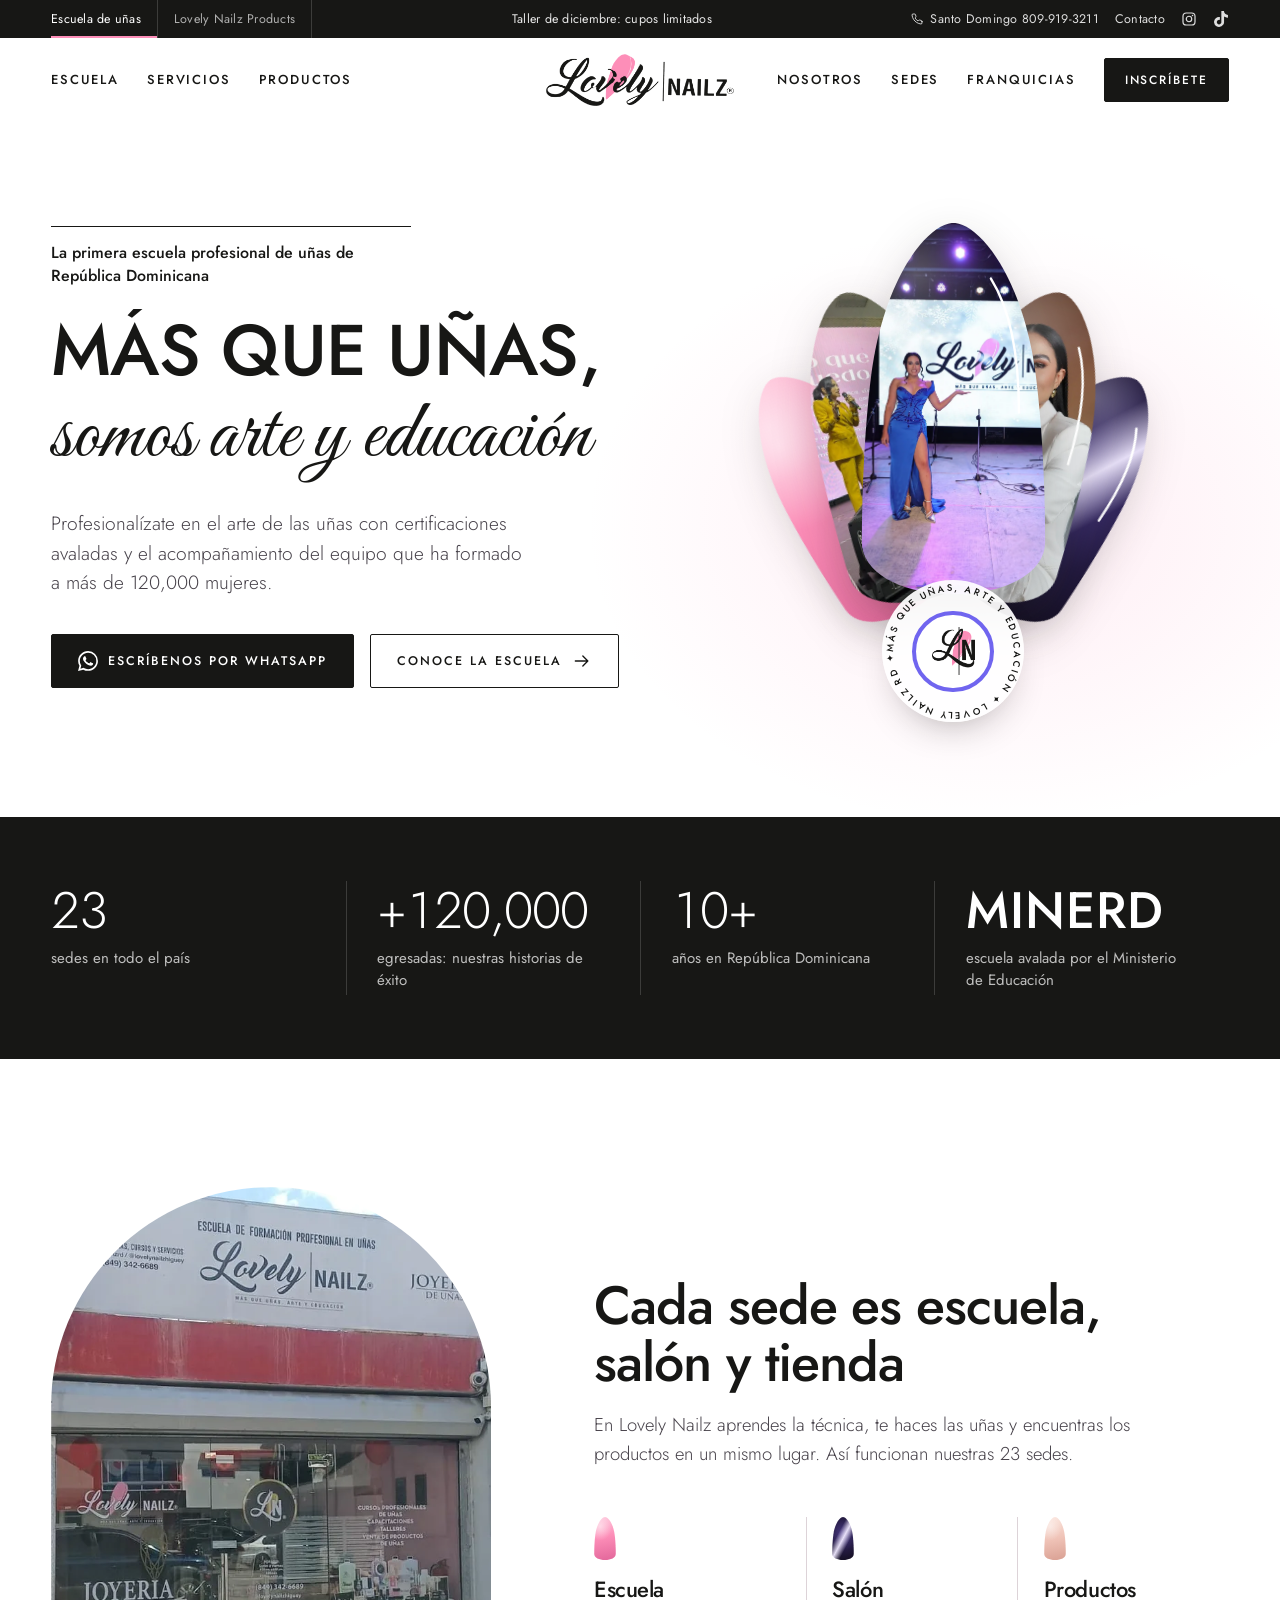
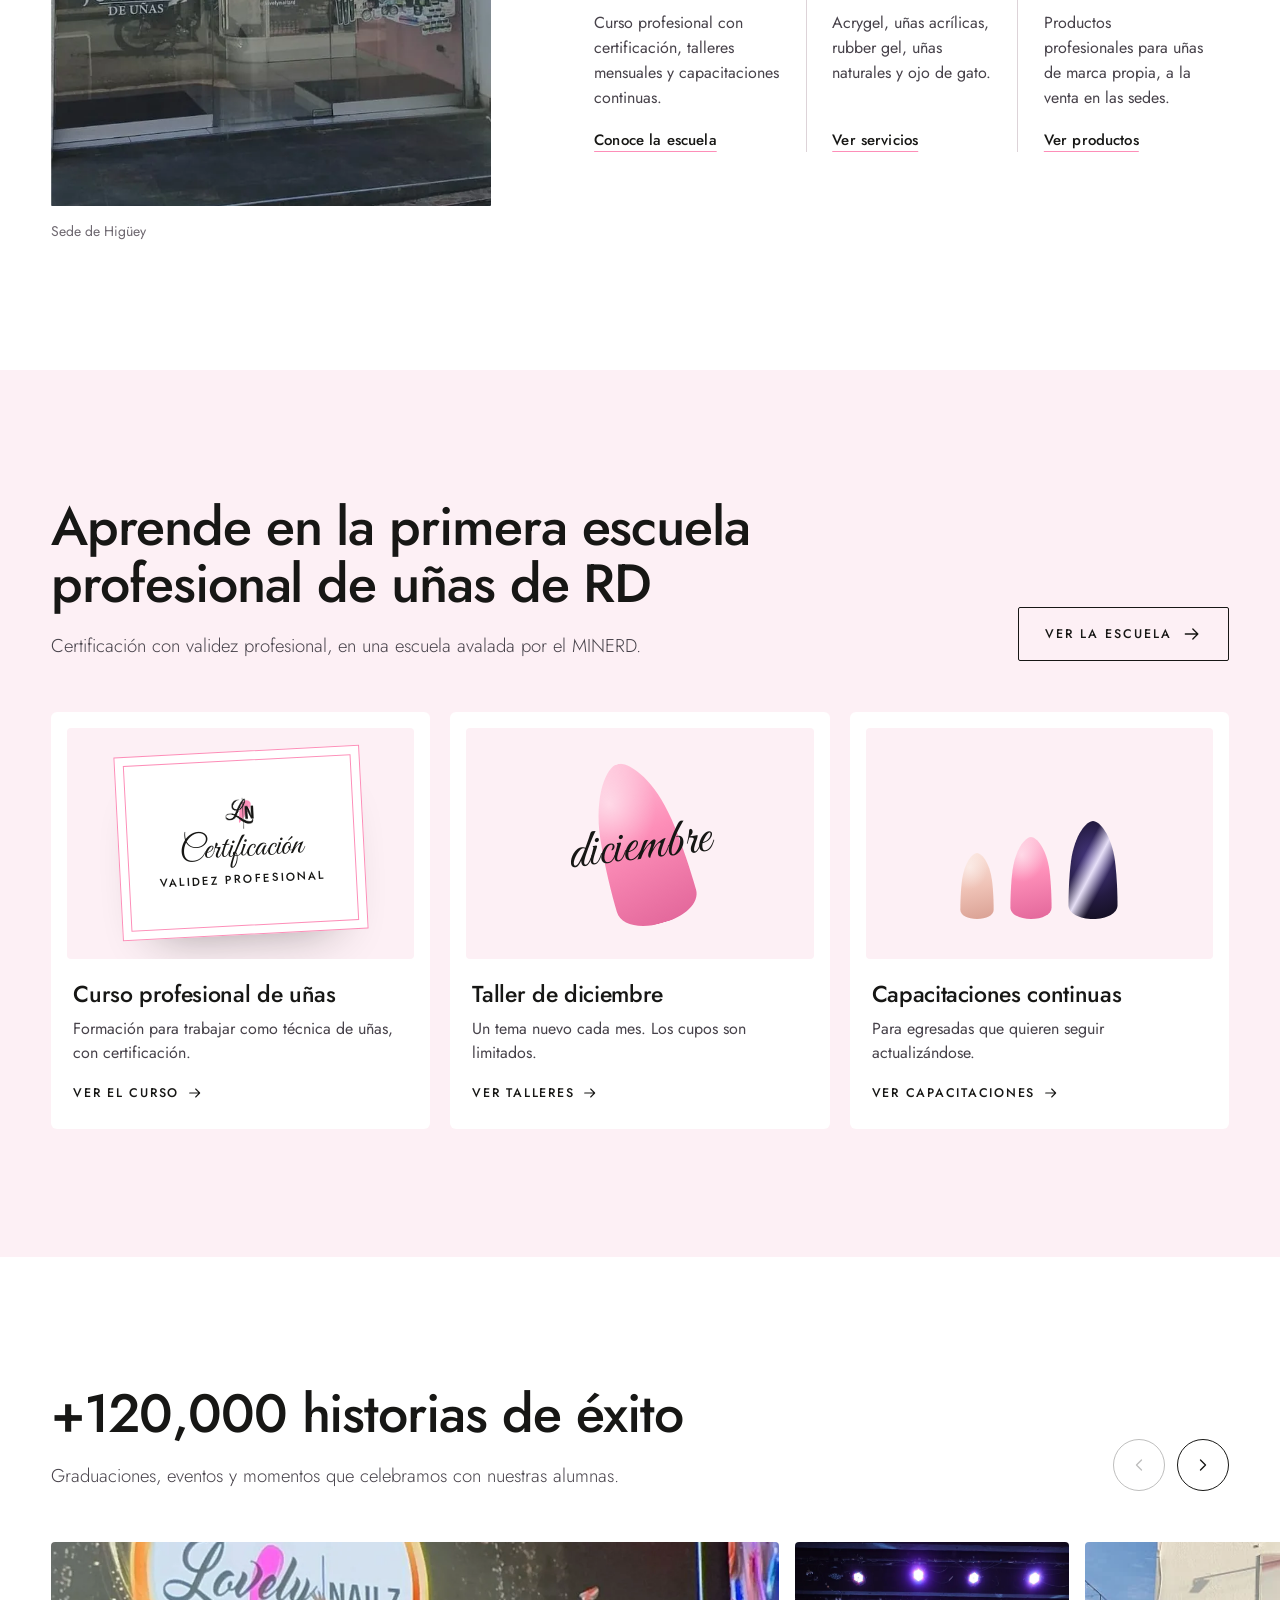
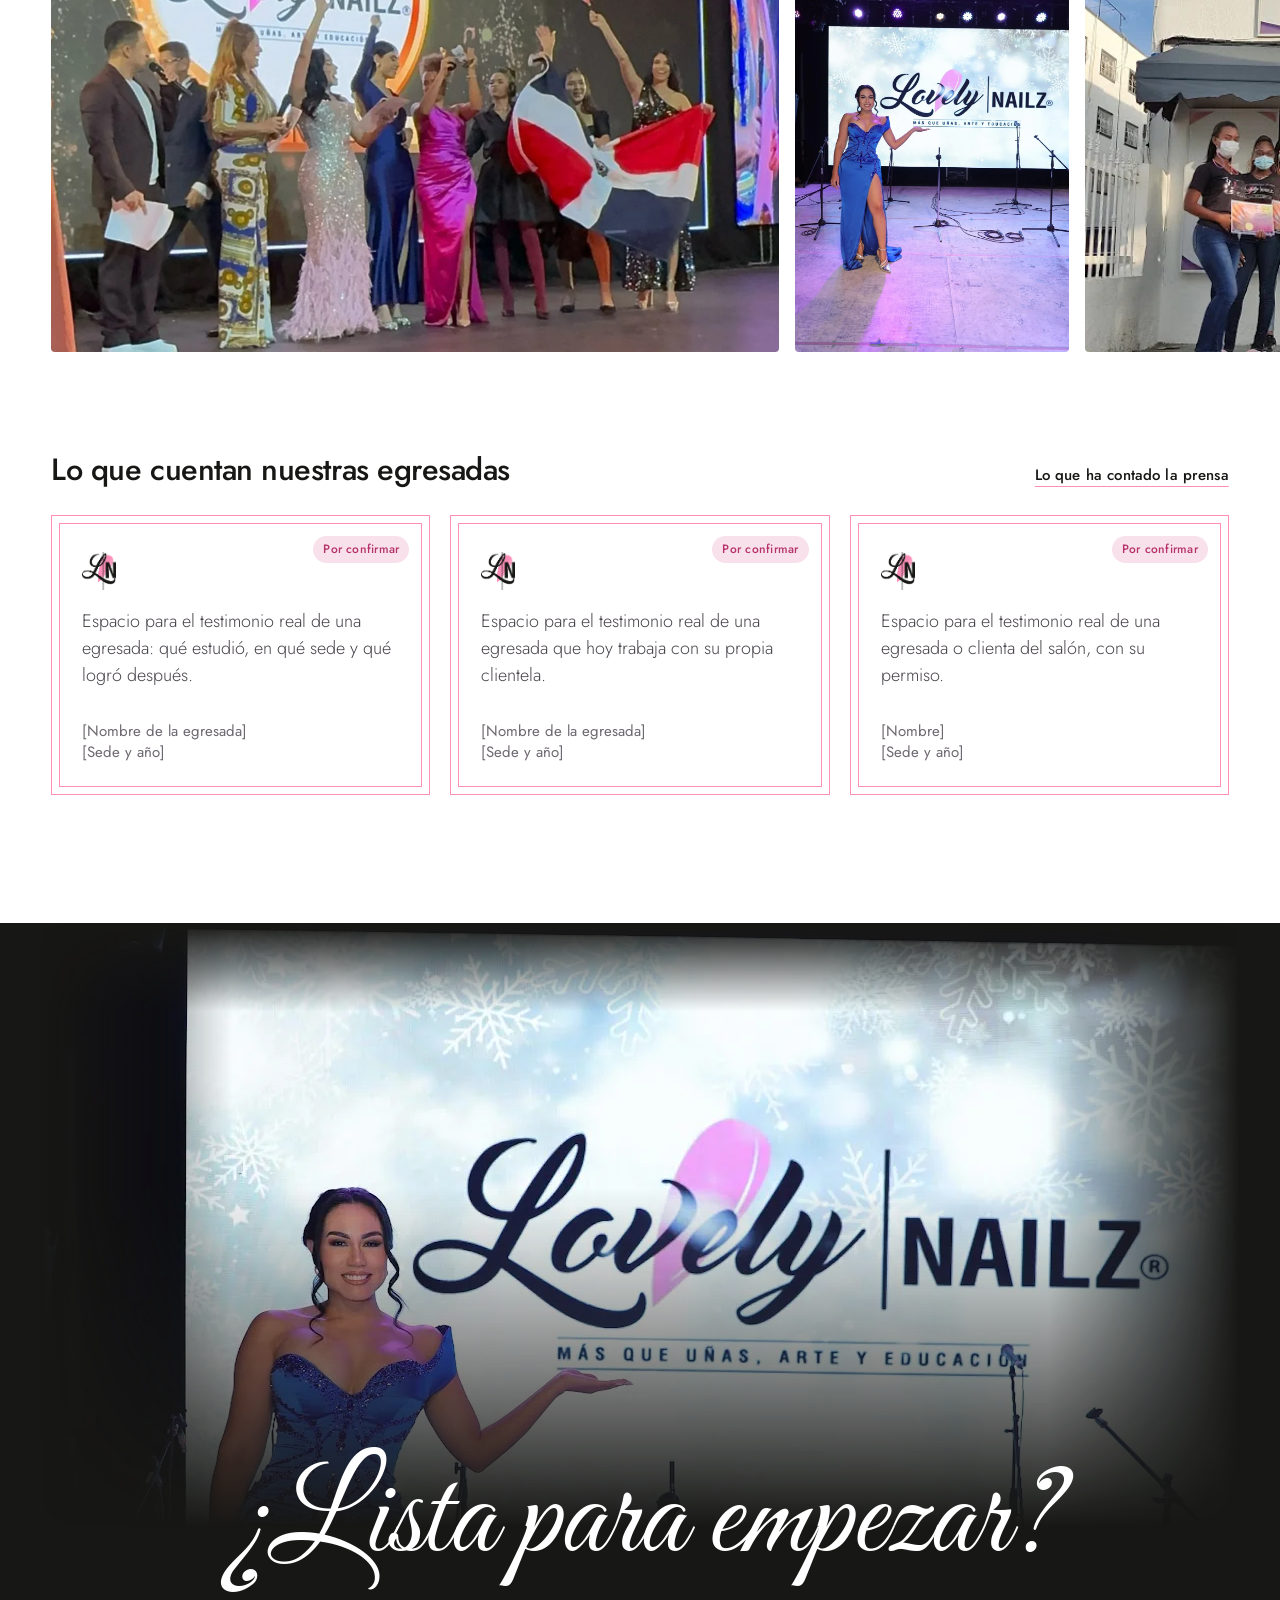
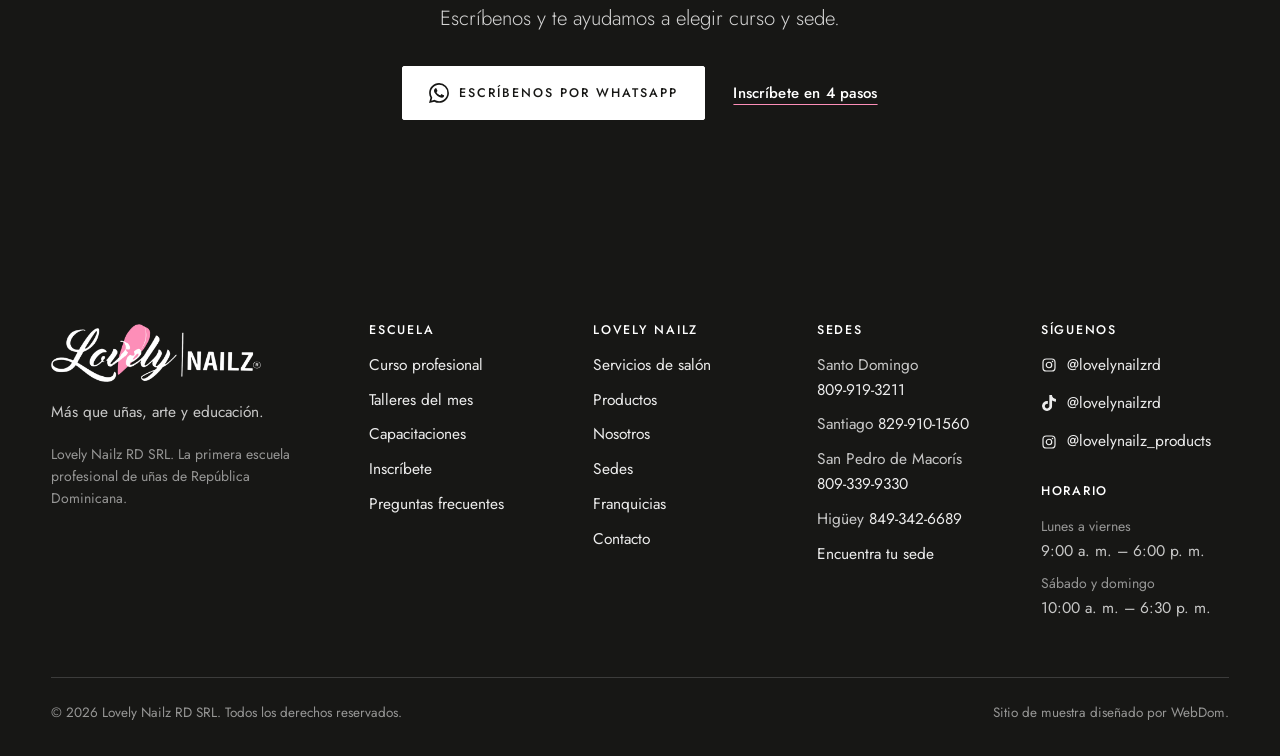
==== commit 0faf0c9e: "Remove proposal review tools from published site" ====
--- a/index.html
+++ b/index.html
@@ -460,8 +460,5 @@
 </dialog>
 
 <script src="script.js" defer></script>
-<!-- Herramientas de revisión (solo para presentar la propuesta). ELIMINAR estas dos líneas y los archivos revision.* antes de publicar. -->
-<link rel="stylesheet" href="revision.css">
-<script src="revision.js" defer></script>
 </body>
 </html>
